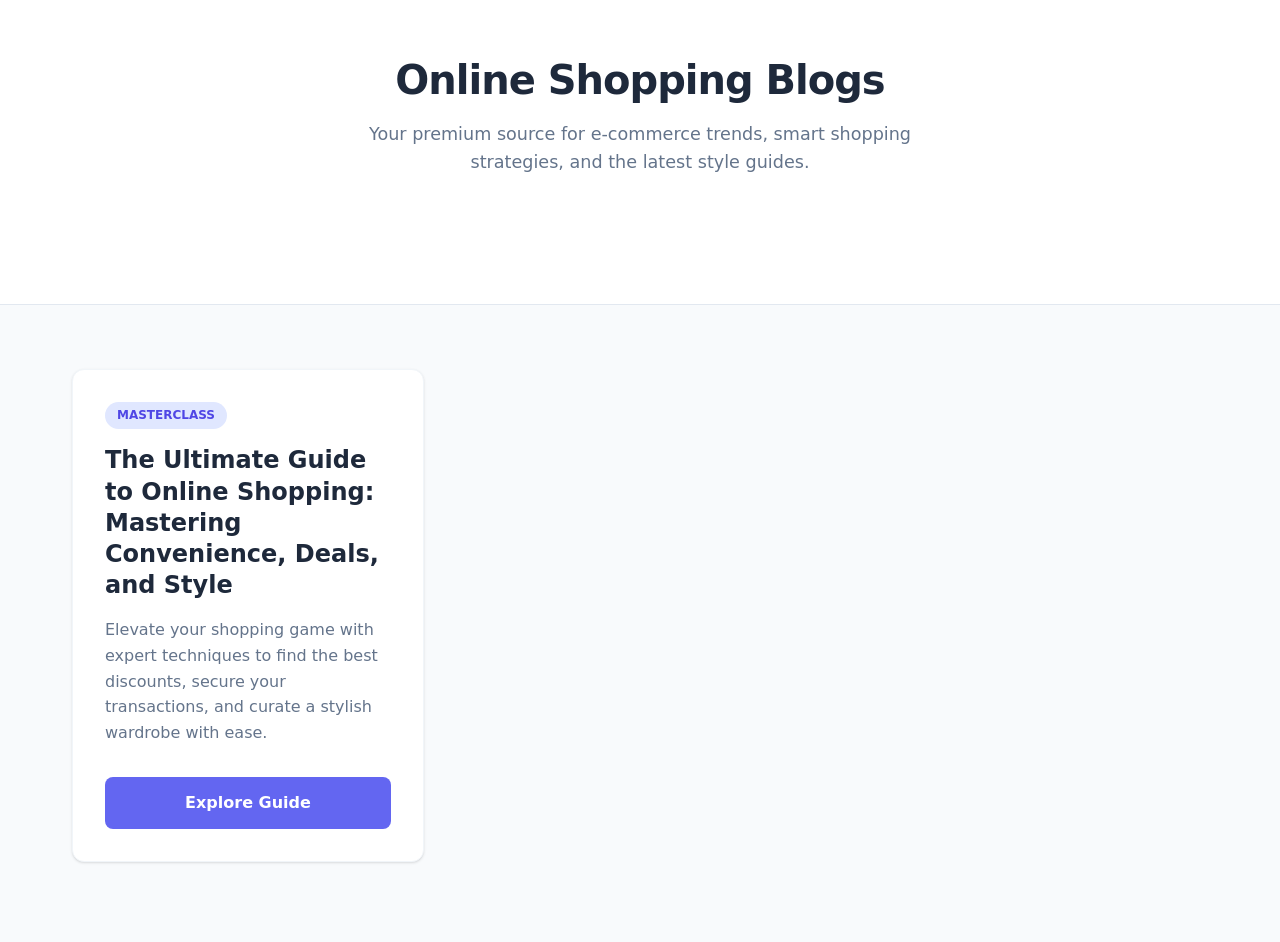
==== blog.html @ 28ea9813 "Add blog.html" ====
<!DOCTYPE html>
<html lang="en">
<head>
    <meta charset="UTF-8">
    <meta name="viewport" content="width=device-width, initial-scale=1.0">
    <title>Online Shopping Insights | Modern E-Commerce Blog Dashboard</title>
    <meta name="description" content="Stay ahead in the digital marketplace with our expert online shopping blogs. Discover the best deals, convenience tips, and style guides.">
    <style>
        :root {
            --primary-color: #6366f1;
            --primary-dark: #4f46e5;
            --bg-main: #f8fafc;
            --bg-card: #ffffff;
            --text-title: #1e293b;
            --text-body: #64748b;
            --shadow-sm: 0 1px 3px 0 rgb(0 0 0 / 0.1), 0 1px 2px -1px rgb(0 0 0 / 0.1);
            --shadow-md: 0 10px 15px -3px rgb(0 0 0 / 0.1), 0 4px 6px -4px rgb(0 0 0 / 0.1);
            --radius: 12px;
            --transition: all 0.3s cubic-bezier(0.4, 0, 0.2, 1);
        }

        * {
            margin: 0;
            padding: 0;
            box-sizing: border-box;
            font-family: 'Inter', system-ui, -apple-system, sans-serif;
        }

        body {
            background-color: var(--bg-main);
            color: var(--text-body);
            line-height: 1.6;
        }

        .header {
            background: var(--bg-card);
            padding: 3rem 1rem;
            text-align: center;
            border-bottom: 1px solid #e2e8f0;
            margin-bottom: 4rem;
        }

        .header h1 {
            color: var(--text-title);
            font-size: 2.5rem;
            font-weight: 800;
            letter-spacing: -0.025em;
            margin-bottom: 0.5rem;
        }

        .header p {
            max-width: 600px;
            margin: 0 auto;
            color: var(--text-body);
            font-size: 1.1rem;
        }

        .container {
            max-width: 1200px;
            margin: 0 auto;
            padding: 0 2rem 5rem;
        }

        .blog-grid {
            display: grid;
            grid-template-columns: repeat(auto-fill, minmax(350px, 1fr));
            gap: 2.5rem;
        }

        .blog-card {
            background: var(--bg-card);
            border-radius: var(--radius);
            overflow: hidden;
            box-shadow: var(--shadow-sm);
            transition: var(--transition);
            border: 1px solid #f1f5f9;
            display: flex;
            flex-direction: column;
            position: relative;
            top: 0;
        }

        .blog-card:hover {
            top: -8px;
            box-shadow: var(--shadow-md);
            border-color: var(--primary-color);
        }

        .card-body {
            padding: 2rem;
            display: flex;
            flex-direction: column;
            flex-grow: 1;
        }

        .card-tag {
            display: inline-block;
            background: #e0e7ff;
            color: var(--primary-dark);
            font-size: 0.75rem;
            font-weight: 700;
            padding: 0.25rem 0.75rem;
            border-radius: 9999px;
            text-transform: uppercase;
            margin-bottom: 1rem;
            width: fit-content;
        }

        .blog-card h2 {
            color: var(--text-title);
            font-size: 1.5rem;
            font-weight: 700;
            margin-bottom: 1rem;
            line-height: 1.3;
            transition: var(--transition);
        }

        .blog-card:hover h2 {
            color: var(--primary-dark);
        }

        .blog-card p {
            margin-bottom: 2rem;
            font-size: 1rem;
            flex-grow: 1;
        }

        .btn {
            display: inline-flex;
            align-items: center;
            justify-content: center;
            background: var(--primary-color);
            color: #ffffff;
            text-decoration: none;
            padding: 0.8rem 1.5rem;
            border-radius: 8px;
            font-weight: 600;
            transition: var(--transition);
            border: none;
            cursor: pointer;
        }

        .btn:hover {
            background: var(--primary-dark);
            transform: scale(1.02);
        }

        .btn:active {
            transform: scale(0.98);
        }

        @media (max-width: 768px) {
            .header h1 { font-size: 2rem; }
            .blog-grid { grid-template-columns: 1fr; }
            .container { padding: 0 1.5rem 3rem; }
        }
    </style>
</head>
<body>

    <header class="header">
        <div class="container">
            <h1>Online Shopping Blogs</h1>
            <p>Your premium source for e-commerce trends, smart shopping strategies, and the latest style guides.</p>
        </div>
    </header>

    <main class="container">
        <div class="blog-grid" id="dashboard-grid">
            <!-- Blog Item -->
            <article class="blog-card">
                <div class="card-body">
                    <span class="card-tag">Masterclass</span>
                    <h2>The Ultimate Guide to Online Shopping: Mastering Convenience, Deals, and Style</h2>
                    <p>Elevate your shopping game with expert techniques to find the best discounts, secure your transactions, and curate a stylish wardrobe with ease.</p>
                    <a href="blogs/ultimate-online-shopping-guide.html" class="btn">Explore Guide</a>
                </div>
            </article>
        </div>
    </main>

    <script>
        document.addEventListener('DOMContentLoaded', () => {
            const cards = document.querySelectorAll('.blog-card');
            
            cards.forEach(card => {
                // Visual feedback on click for the whole card
                card.addEventListener('mousedown', () => {
                    card.style.transform = 'translateY(-4px) scale(0.99)';
                });
                
                card.addEventListener('mouseup', () => {
                    card.style.transform = 'translateY(-8px) scale(1)';
                });

                // Support card-wide navigation
                card.addEventListener('click', (e) => {
                    if (e.target.tagName !== 'A') {
                        const link = card.querySelector('.btn').href;
                        window.location.href = link;
                    }
                });
            });
        });
    </script>
</body>
</html>
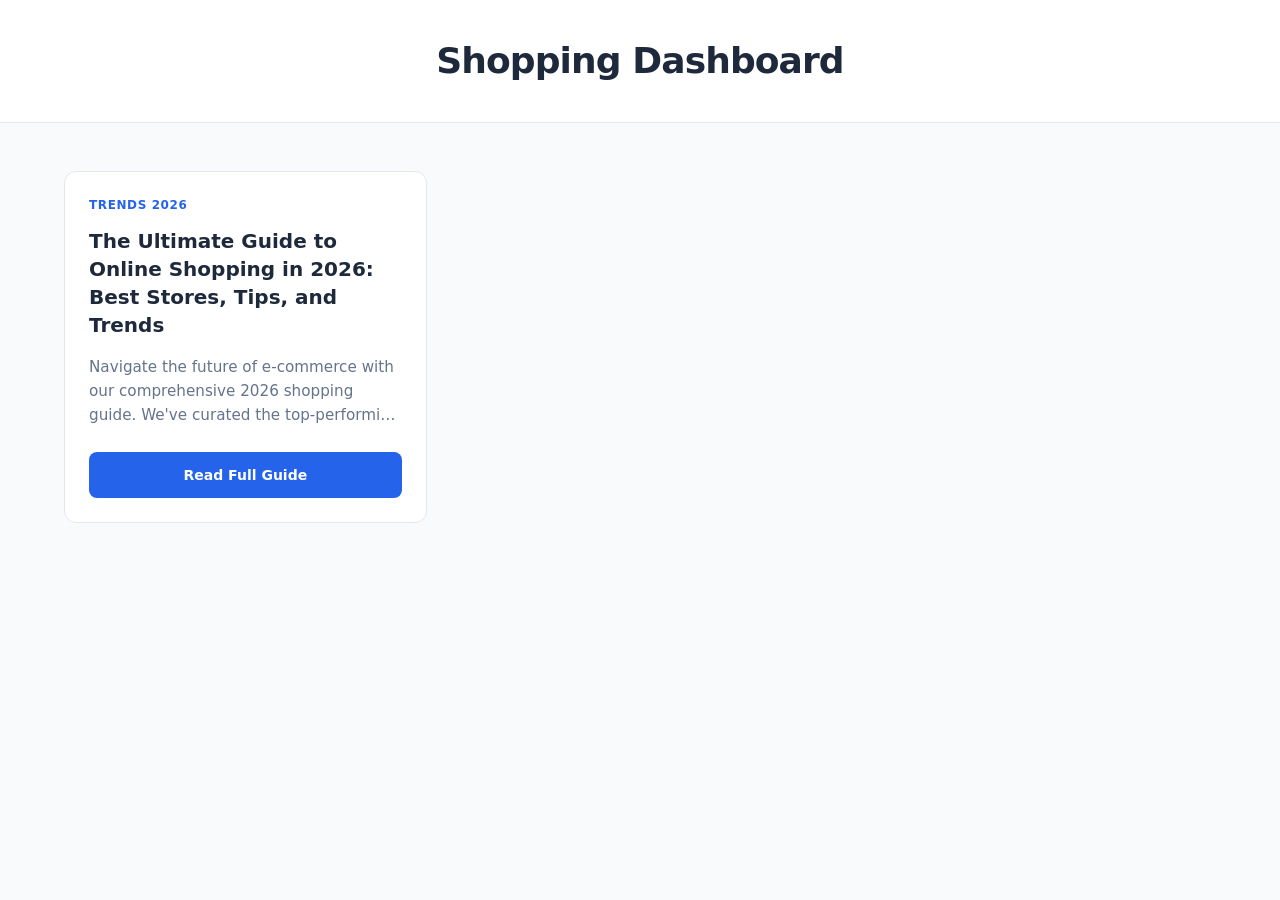
==== commit 95b78fbd: "Add blog.html" ====
--- a/blog.html
+++ b/blog.html
@@ -3,19 +3,19 @@
 <head>
     <meta charset="UTF-8">
     <meta name="viewport" content="width=device-width, initial-scale=1.0">
-    <title>Online Shopping Insights | Modern E-Commerce Blog Dashboard</title>
-    <meta name="description" content="Stay ahead in the digital marketplace with our expert online shopping blogs. Discover the best deals, convenience tips, and style guides.">
+    <meta name="description" content="Explore the most comprehensive guide to online shopping in 2026. Discover the latest stores, expert tips, and upcoming trends in the digital marketplace.">
+    <title>Online Shopping Insights 2026 | Expert Blogs & Trends</title>
     <style>
         :root {
-            --primary-color: #6366f1;
-            --primary-dark: #4f46e5;
-            --bg-main: #f8fafc;
-            --bg-card: #ffffff;
-            --text-title: #1e293b;
-            --text-body: #64748b;
-            --shadow-sm: 0 1px 3px 0 rgb(0 0 0 / 0.1), 0 1px 2px -1px rgb(0 0 0 / 0.1);
-            --shadow-md: 0 10px 15px -3px rgb(0 0 0 / 0.1), 0 4px 6px -4px rgb(0 0 0 / 0.1);
-            --radius: 12px;
+            --primary: #2563eb;
+            --primary-dark: #1d4ed8;
+            --bg: #f8fafc;
+            --card-bg: #ffffff;
+            --text-main: #1e293b;
+            --text-muted: #64748b;
+            --border: #e2e8f0;
+            --shadow: 0 4px 6px -1px rgb(0 0 0 / 0.1), 0 2px 4px -2px rgb(0 0 0 / 0.1);
+            --shadow-hover: 0 10px 15px -3px rgb(0 0 0 / 0.1), 0 4px 6px -4px rgb(0 0 0 / 0.1);
             --transition: all 0.3s cubic-bezier(0.4, 0, 0.2, 1);
         }
 
@@ -23,157 +23,155 @@
             margin: 0;
             padding: 0;
             box-sizing: border-box;
+        }
+
+        body {
             font-family: 'Inter', system-ui, -apple-system, sans-serif;
-        }
-
-        body {
-            background-color: var(--bg-main);
-            color: var(--text-body);
+            background-color: var(--bg);
+            color: var(--text-main);
             line-height: 1.6;
-        }
-
-        .header {
-            background: var(--bg-card);
-            padding: 3rem 1rem;
+            padding-bottom: 4rem;
+        }
+
+        header {
+            background: white;
+            border-bottom: 1px solid var(--border);
+            padding: 2rem 1rem;
             text-align: center;
-            border-bottom: 1px solid #e2e8f0;
-            margin-bottom: 4rem;
-        }
-
-        .header h1 {
-            color: var(--text-title);
-            font-size: 2.5rem;
+            margin-bottom: 3rem;
+            position: sticky;
+            top: 0;
+            z-index: 10;
+        }
+
+        header h1 {
+            font-size: 2.25rem;
             font-weight: 800;
+            color: var(--text-main);
             letter-spacing: -0.025em;
-            margin-bottom: 0.5rem;
-        }
-
-        .header p {
-            max-width: 600px;
-            margin: 0 auto;
-            color: var(--text-body);
-            font-size: 1.1rem;
         }
 
         .container {
             max-width: 1200px;
             margin: 0 auto;
-            padding: 0 2rem 5rem;
+            padding: 0 1.5rem;
         }
 
         .blog-grid {
             display: grid;
             grid-template-columns: repeat(auto-fill, minmax(350px, 1fr));
-            gap: 2.5rem;
+            gap: 2rem;
         }
 
         .blog-card {
-            background: var(--bg-card);
-            border-radius: var(--radius);
+            background: var(--card-bg);
+            border-radius: 12px;
+            border: 1px solid var(--border);
             overflow: hidden;
-            box-shadow: var(--shadow-sm);
             transition: var(--transition);
-            border: 1px solid #f1f5f9;
             display: flex;
             flex-direction: column;
-            position: relative;
-            top: 0;
+            cursor: pointer;
         }
 
         .blog-card:hover {
-            top: -8px;
-            box-shadow: var(--shadow-md);
-            border-color: var(--primary-color);
-        }
-
-        .card-body {
-            padding: 2rem;
+            transform: translateY(-8px);
+            box-shadow: var(--shadow-hover);
+            border-color: var(--primary);
+        }
+
+        .card-content {
+            padding: 1.5rem;
+            flex-grow: 1;
             display: flex;
             flex-direction: column;
-            flex-grow: 1;
-        }
-
-        .card-tag {
-            display: inline-block;
-            background: #e0e7ff;
-            color: var(--primary-dark);
+        }
+
+        .card-category {
+            text-transform: uppercase;
             font-size: 0.75rem;
             font-weight: 700;
-            padding: 0.25rem 0.75rem;
-            border-radius: 9999px;
-            text-transform: uppercase;
-            margin-bottom: 1rem;
-            width: fit-content;
-        }
-
-        .blog-card h2 {
-            color: var(--text-title);
-            font-size: 1.5rem;
+            color: var(--primary);
+            margin-bottom: 0.75rem;
+            letter-spacing: 0.05em;
+        }
+
+        .card-title {
+            font-size: 1.25rem;
             font-weight: 700;
             margin-bottom: 1rem;
-            line-height: 1.3;
-            transition: var(--transition);
-        }
-
-        .blog-card:hover h2 {
-            color: var(--primary-dark);
-        }
-
-        .blog-card p {
-            margin-bottom: 2rem;
-            font-size: 1rem;
-            flex-grow: 1;
+            line-height: 1.4;
+            color: var(--text-main);
+        }
+
+        .card-description {
+            color: var(--text-muted);
+            font-size: 0.95rem;
+            margin-bottom: 1.5rem;
+            display: -webkit-box;
+            -webkit-line-clamp: 3;
+            -webkit-box-orient: vertical;
+            overflow: hidden;
+        }
+
+        .card-footer {
+            margin-top: auto;
         }
 
         .btn {
-            display: inline-flex;
-            align-items: center;
-            justify-content: center;
-            background: var(--primary-color);
-            color: #ffffff;
+            display: inline-block;
+            background-color: var(--primary);
+            color: white;
+            padding: 0.75rem 1.5rem;
+            border-radius: 8px;
             text-decoration: none;
-            padding: 0.8rem 1.5rem;
-            border-radius: 8px;
             font-weight: 600;
+            font-size: 0.875rem;
             transition: var(--transition);
             border: none;
-            cursor: pointer;
+            width: 100%;
+            text-align: center;
         }
 
         .btn:hover {
-            background: var(--primary-dark);
-            transform: scale(1.02);
+            background-color: var(--primary-dark);
         }
 
         .btn:active {
             transform: scale(0.98);
         }
 
-        @media (max-width: 768px) {
-            .header h1 { font-size: 2rem; }
-            .blog-grid { grid-template-columns: 1fr; }
-            .container { padding: 0 1.5rem 3rem; }
+        @media (max-width: 640px) {
+            .blog-grid {
+                grid-template-columns: 1fr;
+            }
+            header h1 {
+                font-size: 1.75rem;
+            }
         }
     </style>
 </head>
 <body>
 
-    <header class="header">
+    <header>
         <div class="container">
-            <h1>Online Shopping Blogs</h1>
-            <p>Your premium source for e-commerce trends, smart shopping strategies, and the latest style guides.</p>
+            <h1>Shopping Dashboard</h1>
         </div>
     </header>
 
     <main class="container">
-        <div class="blog-grid" id="dashboard-grid">
-            <!-- Blog Item -->
+        <div class="blog-grid" id="blogGrid">
+            <!-- Blog Card -->
             <article class="blog-card">
-                <div class="card-body">
-                    <span class="card-tag">Masterclass</span>
-                    <h2>The Ultimate Guide to Online Shopping: Mastering Convenience, Deals, and Style</h2>
-                    <p>Elevate your shopping game with expert techniques to find the best discounts, secure your transactions, and curate a stylish wardrobe with ease.</p>
-                    <a href="blogs/ultimate-online-shopping-guide.html" class="btn">Explore Guide</a>
+                <div class="card-content">
+                    <span class="card-category">Trends 2026</span>
+                    <h2 class="card-title">The Ultimate Guide to Online Shopping in 2026: Best Stores, Tips, and Trends</h2>
+                    <p class="card-description">
+                        Navigate the future of e-commerce with our comprehensive 2026 shopping guide. We've curated the top-performing stores, essential budget-saving hacks, and the tech-driven trends redefining how you shop online.
+                    </p>
+                    <div class="card-footer">
+                        <a href="blogs/online-shopping-guide-2026.html" class="btn interactive-btn">Read Full Guide</a>
+                    </div>
                 </div>
             </article>
         </div>
@@ -181,24 +179,37 @@
 
     <script>
         document.addEventListener('DOMContentLoaded', () => {
-            const cards = document.querySelectorAll('.blog-card');
+            const buttons = document.querySelectorAll('.interactive-btn');
             
-            cards.forEach(card => {
-                // Visual feedback on click for the whole card
-                card.addEventListener('mousedown', () => {
-                    card.style.transform = 'translateY(-4px) scale(0.99)';
+            buttons.forEach(btn => {
+                btn.addEventListener('click', function(e) {
+                    // Simple visual click effect interaction
+                    const ripple = document.createElement('span');
+                    ripple.innerText = 'Redirecting...';
+                    ripple.style.position = 'fixed';
+                    ripple.style.bottom = '20px';
+                    ripple.style.right = '20px';
+                    ripple.style.background = '#333';
+                    ripple.style.color = '#fff';
+                    ripple.style.padding = '10px 20px';
+                    ripple.style.borderRadius = '5px';
+                    ripple.style.fontSize = '12px';
+                    ripple.style.zIndex = '1000';
+                    
+                    document.body.appendChild(ripple);
+                    
+                    setTimeout(() => {
+                        ripple.remove();
+                    }, 2000);
+                });
+
+                // Add a hover scale effect via JS for extra polish
+                btn.addEventListener('mouseenter', () => {
+                    btn.style.boxShadow = '0 0 15px rgba(37, 99, 235, 0.4)';
                 });
                 
-                card.addEventListener('mouseup', () => {
-                    card.style.transform = 'translateY(-8px) scale(1)';
-                });
-
-                // Support card-wide navigation
-                card.addEventListener('click', (e) => {
-                    if (e.target.tagName !== 'A') {
-                        const link = card.querySelector('.btn').href;
-                        window.location.href = link;
-                    }
+                btn.addEventListener('mouseleave', () => {
+                    btn.style.boxShadow = 'none';
                 });
             });
         });
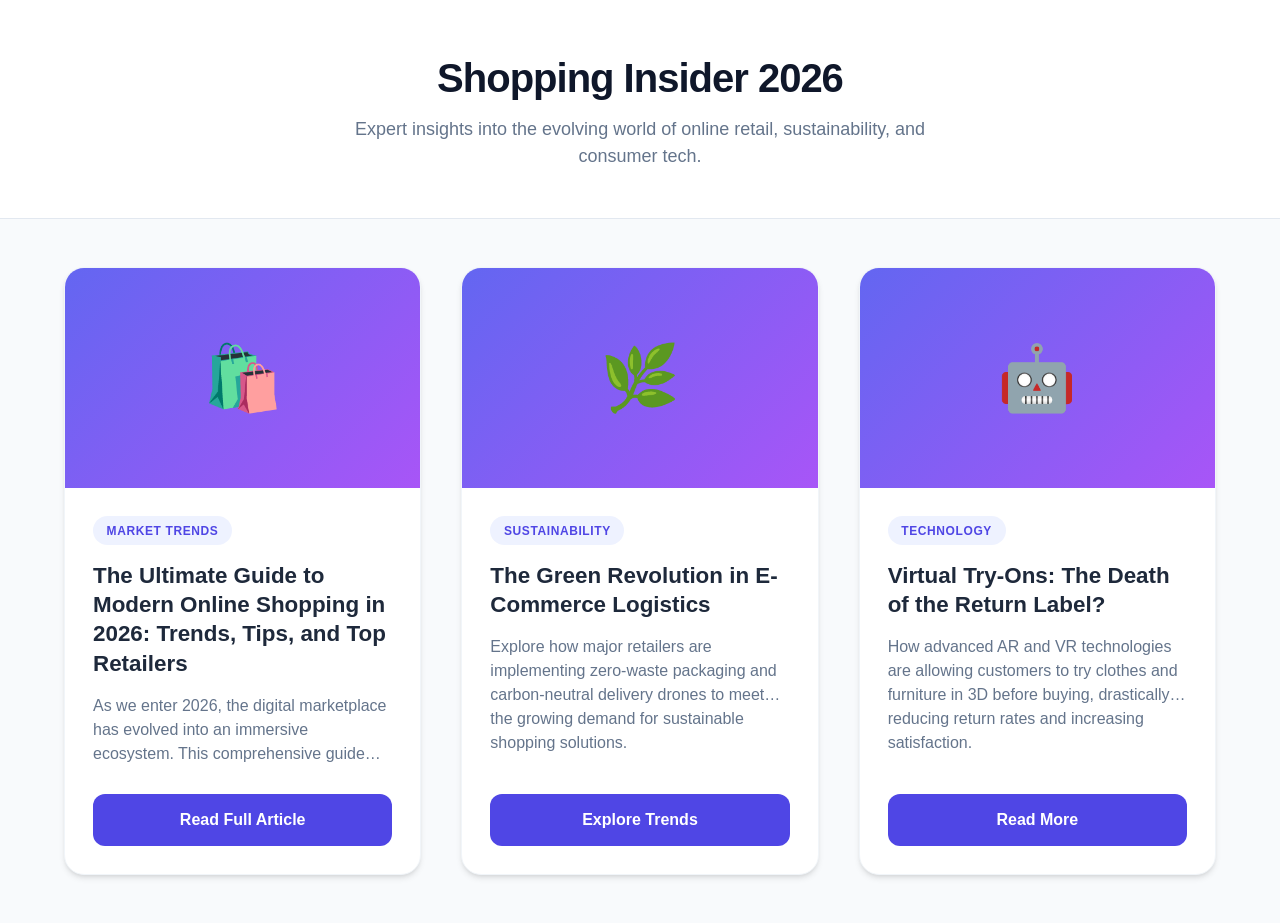
==== commit 16578a30: "Add blog.html" ====
--- a/blog.html
+++ b/blog.html
@@ -3,19 +3,18 @@
 <head>
     <meta charset="UTF-8">
     <meta name="viewport" content="width=device-width, initial-scale=1.0">
-    <meta name="description" content="Explore the most comprehensive guide to online shopping in 2026. Discover the latest stores, expert tips, and upcoming trends in the digital marketplace.">
-    <title>Online Shopping Insights 2026 | Expert Blogs & Trends</title>
+    <title>Modern Online Shopping Trends 2026 | Blog Dashboard</title>
+    <meta name="description" content="Discover the latest trends, tips, and top retailers in modern online shopping for 2026. Stay ahead with our comprehensive guides.">
     <style>
         :root {
-            --primary: #2563eb;
-            --primary-dark: #1d4ed8;
+            --primary: #4f46e5;
+            --primary-hover: #4338ca;
             --bg: #f8fafc;
             --card-bg: #ffffff;
             --text-main: #1e293b;
             --text-muted: #64748b;
-            --border: #e2e8f0;
             --shadow: 0 4px 6px -1px rgb(0 0 0 / 0.1), 0 2px 4px -2px rgb(0 0 0 / 0.1);
-            --shadow-hover: 0 10px 15px -3px rgb(0 0 0 / 0.1), 0 4px 6px -4px rgb(0 0 0 / 0.1);
+            --shadow-hover: 0 20px 25px -5px rgb(0 0 0 / 0.1), 0 8px 10px -6px rgb(0 0 0 / 0.1);
             --transition: all 0.3s cubic-bezier(0.4, 0, 0.2, 1);
         }
 
@@ -23,32 +22,37 @@
             margin: 0;
             padding: 0;
             box-sizing: border-box;
+            font-family: 'Inter', -apple-system, BlinkMacSystemFont, "Segoe UI", Roboto, sans-serif;
         }
 
         body {
-            font-family: 'Inter', system-ui, -apple-system, sans-serif;
             background-color: var(--bg);
             color: var(--text-main);
-            line-height: 1.6;
-            padding-bottom: 4rem;
+            line-height: 1.5;
+            padding-bottom: 3rem;
         }
 
         header {
-            background: white;
-            border-bottom: 1px solid var(--border);
-            padding: 2rem 1rem;
+            background: #ffffff;
+            border-bottom: 1px solid #e2e8f0;
+            padding: 3rem 1rem;
             text-align: center;
             margin-bottom: 3rem;
-            position: sticky;
-            top: 0;
-            z-index: 10;
         }
 
         header h1 {
-            font-size: 2.25rem;
+            font-size: 2.5rem;
             font-weight: 800;
-            color: var(--text-main);
+            color: #0f172a;
             letter-spacing: -0.025em;
+            margin-bottom: 0.5rem;
+        }
+
+        header p {
+            color: var(--text-muted);
+            font-size: 1.125rem;
+            max-width: 600px;
+            margin: 0 auto;
         }
 
         .container {
@@ -59,55 +63,88 @@
 
         .blog-grid {
             display: grid;
-            grid-template-columns: repeat(auto-fill, minmax(350px, 1fr));
-            gap: 2rem;
+            grid-template-columns: repeat(auto-fill, minmax(340px, 1fr));
+            gap: 2.5rem;
+        }
+
+        @media (max-width: 640px) {
+            .blog-grid {
+                grid-template-columns: 1fr;
+            }
         }
 
         .blog-card {
             background: var(--card-bg);
-            border-radius: 12px;
-            border: 1px solid var(--border);
+            border-radius: 1.25rem;
             overflow: hidden;
+            box-shadow: var(--shadow);
             transition: var(--transition);
             display: flex;
             flex-direction: column;
-            cursor: pointer;
+            border: 1px solid #f1f5f9;
+            height: 100%;
         }
 
         .blog-card:hover {
-            transform: translateY(-8px);
+            transform: translateY(-10px);
             box-shadow: var(--shadow-hover);
-            border-color: var(--primary);
+        }
+
+        .card-image {
+            width: 100%;
+            height: 220px;
+            background: linear-gradient(135deg, #6366f1 0%, #a855f7 100%);
+            display: flex;
+            align-items: center;
+            justify-content: center;
+            color: white;
+            font-size: 4rem;
+            transition: var(--transition);
+        }
+
+        .blog-card:hover .card-image {
+            filter: brightness(1.1);
         }
 
         .card-content {
-            padding: 1.5rem;
-            flex-grow: 1;
+            padding: 1.75rem;
             display: flex;
             flex-direction: column;
-        }
-
-        .card-category {
-            text-transform: uppercase;
+            flex-grow: 1;
+        }
+
+        .card-tag {
+            display: inline-block;
+            background: #eef2ff;
+            color: var(--primary);
             font-size: 0.75rem;
             font-weight: 700;
+            padding: 0.35rem 0.85rem;
+            border-radius: 9999px;
+            width: fit-content;
+            margin-bottom: 1rem;
+            text-transform: uppercase;
+            letter-spacing: 0.05em;
+        }
+
+        .card-title {
+            font-size: 1.4rem;
+            font-weight: 800;
+            margin-bottom: 1rem;
+            color: #1e293b;
+            line-height: 1.3;
+            transition: var(--transition);
+        }
+
+        .blog-card:hover .card-title {
             color: var(--primary);
-            margin-bottom: 0.75rem;
-            letter-spacing: 0.05em;
-        }
-
-        .card-title {
-            font-size: 1.25rem;
-            font-weight: 700;
-            margin-bottom: 1rem;
-            line-height: 1.4;
-            color: var(--text-main);
         }
 
         .card-description {
             color: var(--text-muted);
-            font-size: 0.95rem;
-            margin-bottom: 1.5rem;
+            font-size: 1rem;
+            margin-bottom: 1.75rem;
+            flex-grow: 1;
             display: -webkit-box;
             -webkit-line-clamp: 3;
             -webkit-box-orient: vertical;
@@ -122,32 +159,25 @@
             display: inline-block;
             background-color: var(--primary);
             color: white;
-            padding: 0.75rem 1.5rem;
-            border-radius: 8px;
+            padding: 0.875rem 1.5rem;
+            border-radius: 0.75rem;
             text-decoration: none;
             font-weight: 600;
-            font-size: 0.875rem;
-            transition: var(--transition);
+            transition: var(--transition);
+            text-align: center;
+            width: 100%;
             border: none;
-            width: 100%;
-            text-align: center;
+            cursor: pointer;
         }
 
         .btn:hover {
-            background-color: var(--primary-dark);
-        }
-
-        .btn:active {
-            transform: scale(0.98);
-        }
-
-        @media (max-width: 640px) {
-            .blog-grid {
-                grid-template-columns: 1fr;
-            }
-            header h1 {
-                font-size: 1.75rem;
-            }
+            background-color: var(--primary-hover);
+            box-shadow: 0 4px 12px rgba(79, 70, 229, 0.3);
+        }
+
+        /* Smooth transitions for all interactable elements */
+        a, button, .blog-card {
+            transition: var(--transition);
         }
     </style>
 </head>
@@ -155,22 +185,54 @@
 
     <header>
         <div class="container">
-            <h1>Shopping Dashboard</h1>
+            <h1>Shopping Insider 2026</h1>
+            <p>Expert insights into the evolving world of online retail, sustainability, and consumer tech.</p>
         </div>
     </header>
 
     <main class="container">
-        <div class="blog-grid" id="blogGrid">
-            <!-- Blog Card -->
+        <div class="blog-grid" id="blog-grid">
+            <!-- Main Blog Card -->
             <article class="blog-card">
+                <div class="card-image">🛍️</div>
                 <div class="card-content">
-                    <span class="card-category">Trends 2026</span>
-                    <h2 class="card-title">The Ultimate Guide to Online Shopping in 2026: Best Stores, Tips, and Trends</h2>
+                    <span class="card-tag">Market Trends</span>
+                    <h2 class="card-title">The Ultimate Guide to Modern Online Shopping in 2026: Trends, Tips, and Top Retailers</h2>
                     <p class="card-description">
-                        Navigate the future of e-commerce with our comprehensive 2026 shopping guide. We've curated the top-performing stores, essential budget-saving hacks, and the tech-driven trends redefining how you shop online.
+                        As we enter 2026, the digital marketplace has evolved into an immersive ecosystem. This comprehensive guide breaks down the seismic shifts in consumer behavior, the rise of hyper-personalized AI shopping assistants, and the top platforms defining the next era of commerce.
                     </p>
                     <div class="card-footer">
-                        <a href="blogs/online-shopping-guide-2026.html" class="btn interactive-btn">Read Full Guide</a>
+                        <a href="blogs/online-shopping-guide-2026.html" class="btn" id="main-btn">Read Full Article</a>
+                    </div>
+                </div>
+            </article>
+
+            <!-- Second Blog Card -->
+            <article class="blog-card">
+                <div class="card-image">🌿</div>
+                <div class="card-content">
+                    <span class="card-tag">Sustainability</span>
+                    <h2 class="card-title">The Green Revolution in E-Commerce Logistics</h2>
+                    <p class="card-description">
+                        Explore how major retailers are implementing zero-waste packaging and carbon-neutral delivery drones to meet the growing demand for sustainable shopping solutions.
+                    </p>
+                    <div class="card-footer">
+                        <a href="#" class="btn">Explore Trends</a>
+                    </div>
+                </div>
+            </article>
+
+            <!-- Third Blog Card -->
+            <article class="blog-card">
+                <div class="card-image">🤖</div>
+                <div class="card-content">
+                    <span class="card-tag">Technology</span>
+                    <h2 class="card-title">Virtual Try-Ons: The Death of the Return Label?</h2>
+                    <p class="card-description">
+                        How advanced AR and VR technologies are allowing customers to try clothes and furniture in 3D before buying, drastically reducing return rates and increasing satisfaction.
+                    </p>
+                    <div class="card-footer">
+                        <a href="#" class="btn">Read More</a>
                     </div>
                 </div>
             </article>
@@ -178,38 +240,30 @@
     </main>
 
     <script>
+        // Interactive effects
         document.addEventListener('DOMContentLoaded', () => {
-            const buttons = document.querySelectorAll('.interactive-btn');
+            const cards = document.querySelectorAll('.blog-card');
             
-            buttons.forEach(btn => {
-                btn.addEventListener('click', function(e) {
-                    // Simple visual click effect interaction
-                    const ripple = document.createElement('span');
-                    ripple.innerText = 'Redirecting...';
-                    ripple.style.position = 'fixed';
-                    ripple.style.bottom = '20px';
-                    ripple.style.right = '20px';
-                    ripple.style.background = '#333';
-                    ripple.style.color = '#fff';
-                    ripple.style.padding = '10px 20px';
-                    ripple.style.borderRadius = '5px';
-                    ripple.style.fontSize = '12px';
-                    ripple.style.zIndex = '1000';
-                    
-                    document.body.appendChild(ripple);
-                    
-                    setTimeout(() => {
-                        ripple.remove();
-                    }, 2000);
+            cards.forEach(card => {
+                // Add a scale effect on click
+                card.addEventListener('mousedown', () => {
+                    card.style.transform = 'scale(0.98) translateY(-5px)';
                 });
 
-                // Add a hover scale effect via JS for extra polish
-                btn.addEventListener('mouseenter', () => {
-                    btn.style.boxShadow = '0 0 15px rgba(37, 99, 235, 0.4)';
+                card.addEventListener('mouseup', () => {
+                    card.style.transform = 'translateY(-10px)';
                 });
-                
-                btn.addEventListener('mouseleave', () => {
-                    btn.style.boxShadow = 'none';
+
+                // Button click feedback
+                const btn = card.querySelector('.btn');
+                btn.addEventListener('click', (e) => {
+                    if(btn.getAttribute('href') === '#') {
+                        e.preventDefault();
+                        btn.innerText = 'Coming Soon...';
+                        setTimeout(() => {
+                            btn.innerText = 'Read More';
+                        }, 1000);
+                    }
                 });
             });
         });
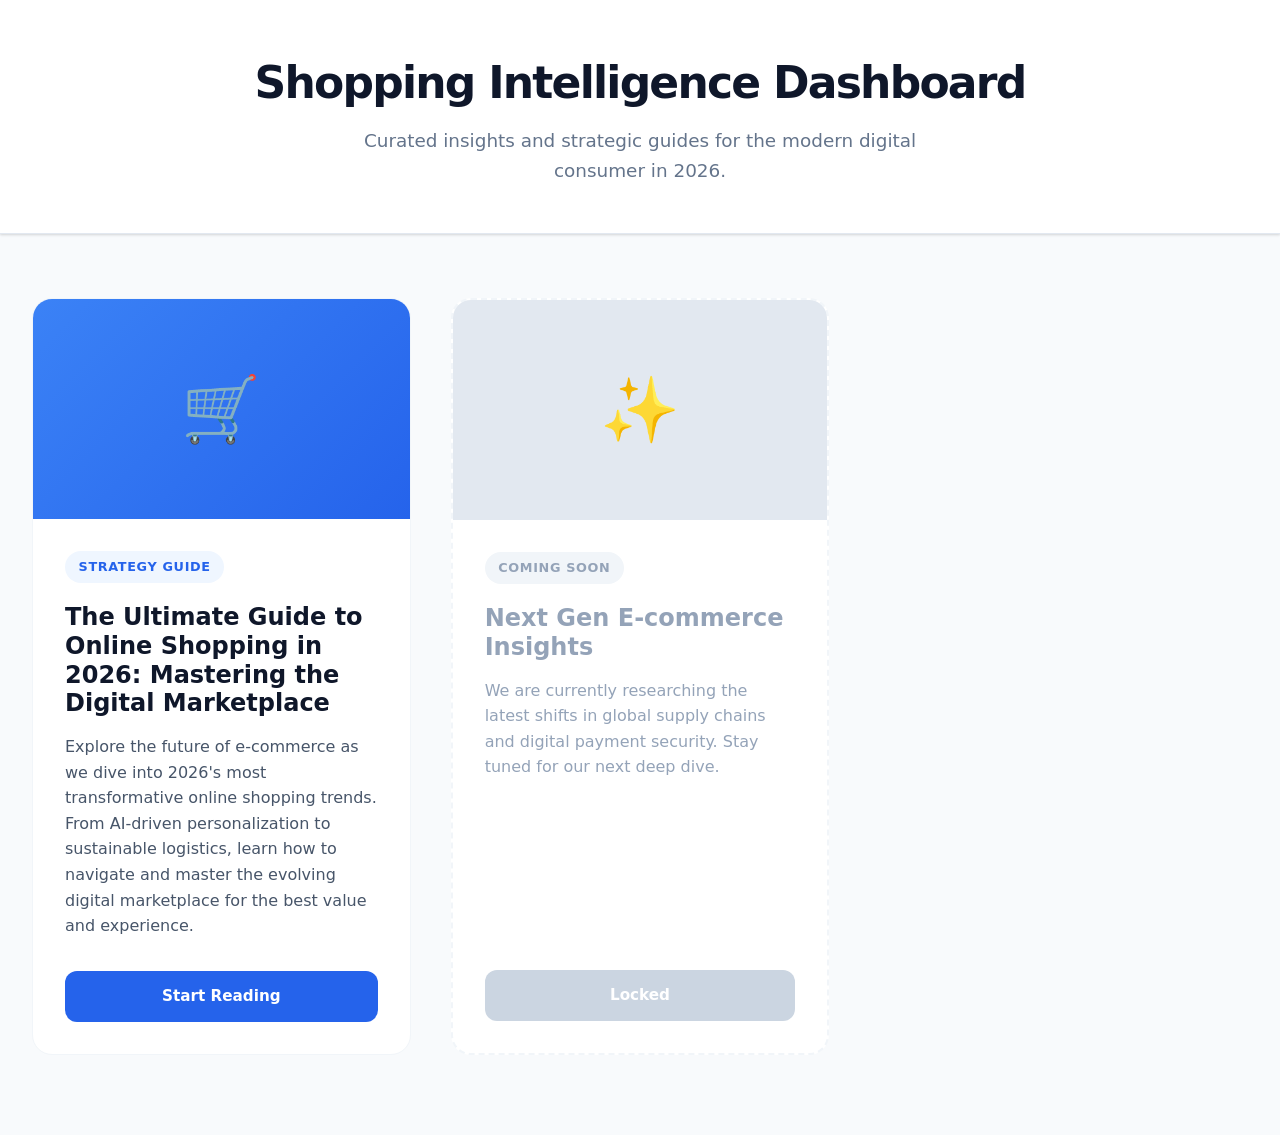
==== commit 4869b893: "Add blog.html" ====
--- a/blog.html
+++ b/blog.html
@@ -3,97 +3,94 @@
 <head>
     <meta charset="UTF-8">
     <meta name="viewport" content="width=device-width, initial-scale=1.0">
-    <title>Modern Online Shopping Trends 2026 | Blog Dashboard</title>
-    <meta name="description" content="Discover the latest trends, tips, and top retailers in modern online shopping for 2026. Stay ahead with our comprehensive guides.">
+    <title>Online Shopping Blog Dashboard | E-commerce Insights 2026</title>
+    <meta name="description" content="Stay ahead with the latest online shopping trends, guides, and tips for the digital marketplace in 2026. Explore our comprehensive blog dashboard for e-commerce insights.">
     <style>
         :root {
-            --primary: #4f46e5;
-            --primary-hover: #4338ca;
+            --primary: #2563eb;
+            --primary-dark: #1e40af;
+            --secondary: #64748b;
             --bg: #f8fafc;
             --card-bg: #ffffff;
-            --text-main: #1e293b;
-            --text-muted: #64748b;
-            --shadow: 0 4px 6px -1px rgb(0 0 0 / 0.1), 0 2px 4px -2px rgb(0 0 0 / 0.1);
-            --shadow-hover: 0 20px 25px -5px rgb(0 0 0 / 0.1), 0 8px 10px -6px rgb(0 0 0 / 0.1);
+            --text-main: #0f172a;
+            --text-muted: #475569;
             --transition: all 0.3s cubic-bezier(0.4, 0, 0.2, 1);
+            --shadow-sm: 0 1px 3px 0 rgba(0, 0, 0, 0.1), 0 1px 2px 0 rgba(0, 0, 0, 0.06);
+            --shadow-lg: 0 20px 25px -5px rgba(0, 0, 0, 0.1), 0 10px 10px -5px rgba(0, 0, 0, 0.04);
         }
 
         * {
             margin: 0;
             padding: 0;
             box-sizing: border-box;
-            font-family: 'Inter', -apple-system, BlinkMacSystemFont, "Segoe UI", Roboto, sans-serif;
         }
 
         body {
+            font-family: 'Inter', system-ui, -apple-system, BlinkMacSystemFont, 'Segoe UI', Roboto, Oxygen, Ubuntu, Cantarell, 'Open Sans', 'Helvetica Neue', sans-serif;
             background-color: var(--bg);
             color: var(--text-main);
-            line-height: 1.5;
-            padding-bottom: 3rem;
+            line-height: 1.6;
+            padding-bottom: 5rem;
         }
 
         header {
-            background: #ffffff;
+            background-color: var(--card-bg);
             border-bottom: 1px solid #e2e8f0;
             padding: 3rem 1rem;
             text-align: center;
-            margin-bottom: 3rem;
+            margin-bottom: 4rem;
+            box-shadow: var(--shadow-sm);
         }
 
         header h1 {
-            font-size: 2.5rem;
+            font-size: 2.75rem;
             font-weight: 800;
-            color: #0f172a;
-            letter-spacing: -0.025em;
+            color: var(--text-main);
+            letter-spacing: -0.04em;
             margin-bottom: 0.5rem;
         }
 
         header p {
-            color: var(--text-muted);
-            font-size: 1.125rem;
+            color: var(--secondary);
+            font-size: 1.15rem;
             max-width: 600px;
             margin: 0 auto;
         }
 
         .container {
-            max-width: 1200px;
+            max-width: 1280px;
             margin: 0 auto;
-            padding: 0 1.5rem;
+            padding: 0 2rem;
         }
 
         .blog-grid {
             display: grid;
-            grid-template-columns: repeat(auto-fill, minmax(340px, 1fr));
+            grid-template-columns: repeat(auto-fill, minmax(360px, 1fr));
             gap: 2.5rem;
         }
 
-        @media (max-width: 640px) {
-            .blog-grid {
-                grid-template-columns: 1fr;
-            }
-        }
-
         .blog-card {
-            background: var(--card-bg);
+            background-color: var(--card-bg);
             border-radius: 1.25rem;
             overflow: hidden;
-            box-shadow: var(--shadow);
+            border: 1px solid #f1f5f9;
             transition: var(--transition);
             display: flex;
             flex-direction: column;
-            border: 1px solid #f1f5f9;
-            height: 100%;
+            cursor: pointer;
+            position: relative;
         }
 
         .blog-card:hover {
             transform: translateY(-10px);
-            box-shadow: var(--shadow-hover);
-        }
-
-        .card-image {
+            box-shadow: var(--shadow-lg);
+            border-color: #d1e9ff;
+        }
+
+        .card-image-placeholder {
             width: 100%;
             height: 220px;
-            background: linear-gradient(135deg, #6366f1 0%, #a855f7 100%);
+            background: linear-gradient(135deg, #3b82f6 0%, #2563eb 100%);
             display: flex;
             align-items: center;
             justify-content: center;
@@ -102,12 +99,12 @@
             transition: var(--transition);
         }
 
-        .blog-card:hover .card-image {
-            filter: brightness(1.1);
+        .blog-card:hover .card-image-placeholder {
+            background: linear-gradient(135deg, #2563eb 0%, #1e40af 100%);
         }
 
         .card-content {
-            padding: 1.75rem;
+            padding: 2rem;
             display: flex;
             flex-direction: column;
             flex-grow: 1;
@@ -115,25 +112,25 @@
 
         .card-tag {
             display: inline-block;
-            background: #eef2ff;
+            background-color: #eff6ff;
             color: var(--primary);
-            font-size: 0.75rem;
+            font-size: 0.8rem;
             font-weight: 700;
             padding: 0.35rem 0.85rem;
-            border-radius: 9999px;
+            border-radius: 2rem;
+            margin-bottom: 1.25rem;
             width: fit-content;
-            margin-bottom: 1rem;
             text-transform: uppercase;
             letter-spacing: 0.05em;
         }
 
         .card-title {
-            font-size: 1.4rem;
+            font-size: 1.5rem;
             font-weight: 800;
+            line-height: 1.2;
             margin-bottom: 1rem;
-            color: #1e293b;
-            line-height: 1.3;
-            transition: var(--transition);
+            color: var(--text-main);
+            transition: color 0.2s ease;
         }
 
         .blog-card:hover .card-title {
@@ -143,41 +140,42 @@
         .card-description {
             color: var(--text-muted);
             font-size: 1rem;
-            margin-bottom: 1.75rem;
+            margin-bottom: 2rem;
             flex-grow: 1;
-            display: -webkit-box;
-            -webkit-line-clamp: 3;
-            -webkit-box-orient: vertical;
-            overflow: hidden;
-        }
-
-        .card-footer {
-            margin-top: auto;
-        }
-
-        .btn {
+        }
+
+        .card-btn {
             display: inline-block;
             background-color: var(--primary);
             color: white;
-            padding: 0.875rem 1.5rem;
+            text-decoration: none;
+            padding: 0.85rem 1.75rem;
             border-radius: 0.75rem;
-            text-decoration: none;
             font-weight: 600;
+            text-align: center;
             transition: var(--transition);
-            text-align: center;
-            width: 100%;
             border: none;
-            cursor: pointer;
-        }
-
-        .btn:hover {
-            background-color: var(--primary-hover);
-            box-shadow: 0 4px 12px rgba(79, 70, 229, 0.3);
-        }
-
-        /* Smooth transitions for all interactable elements */
-        a, button, .blog-card {
-            transition: var(--transition);
+            font-size: 0.95rem;
+        }
+
+        .card-btn:hover {
+            background-color: var(--primary-dark);
+            box-shadow: 0 4px 12px rgba(37, 99, 235, 0.25);
+        }
+
+        @media (max-width: 768px) {
+            header {
+                padding: 2rem 1rem;
+            }
+            header h1 {
+                font-size: 2rem;
+            }
+            .blog-grid {
+                grid-template-columns: 1fr;
+            }
+            .container {
+                padding: 0 1.5rem;
+            }
         }
     </style>
 </head>
@@ -185,86 +183,68 @@
 
     <header>
         <div class="container">
-            <h1>Shopping Insider 2026</h1>
-            <p>Expert insights into the evolving world of online retail, sustainability, and consumer tech.</p>
+            <h1>Shopping Intelligence Dashboard</h1>
+            <p>Curated insights and strategic guides for the modern digital consumer in 2026.</p>
         </div>
     </header>
 
     <main class="container">
-        <div class="blog-grid" id="blog-grid">
-            <!-- Main Blog Card -->
-            <article class="blog-card">
-                <div class="card-image">🛍️</div>
+        <div class="blog-grid" id="blogGrid">
+            <!-- Blog Card: Mastering Online Shopping 2026 -->
+            <article class="blog-card" id="mainPost">
+                <div class="card-image-placeholder">🛒</div>
                 <div class="card-content">
-                    <span class="card-tag">Market Trends</span>
-                    <h2 class="card-title">The Ultimate Guide to Modern Online Shopping in 2026: Trends, Tips, and Top Retailers</h2>
+                    <span class="card-tag">Strategy Guide</span>
+                    <h2 class="card-title">The Ultimate Guide to Online Shopping in 2026: Mastering the Digital Marketplace</h2>
                     <p class="card-description">
-                        As we enter 2026, the digital marketplace has evolved into an immersive ecosystem. This comprehensive guide breaks down the seismic shifts in consumer behavior, the rise of hyper-personalized AI shopping assistants, and the top platforms defining the next era of commerce.
+                        Explore the future of e-commerce as we dive into 2026's most transformative online shopping trends. From AI-driven personalization to sustainable logistics, learn how to navigate and master the evolving digital marketplace for the best value and experience.
                     </p>
-                    <div class="card-footer">
-                        <a href="blogs/online-shopping-guide-2026.html" class="btn" id="main-btn">Read Full Article</a>
-                    </div>
+                    <a href="blogs/mastering-online-shopping-2026.html" class="card-btn">Start Reading</a>
                 </div>
             </article>
 
-            <!-- Second Blog Card -->
-            <article class="blog-card">
-                <div class="card-image">🌿</div>
+            <!-- Empty state mockup for future blogs -->
+            <article class="blog-card" style="opacity: 0.6; border-style: dashed; border-width: 2px;">
+                <div class="card-image-placeholder" style="background: #e2e8f0; color: #94a3b8;">✨</div>
                 <div class="card-content">
-                    <span class="card-tag">Sustainability</span>
-                    <h2 class="card-title">The Green Revolution in E-Commerce Logistics</h2>
-                    <p class="card-description">
-                        Explore how major retailers are implementing zero-waste packaging and carbon-neutral delivery drones to meet the growing demand for sustainable shopping solutions.
+                    <span class="card-tag" style="background: #f1f5f9; color: #94a3b8;">Coming Soon</span>
+                    <h2 class="card-title" style="color: #94a3b8;">Next Gen E-commerce Insights</h2>
+                    <p class="card-description" style="color: #94a3b8;">
+                        We are currently researching the latest shifts in global supply chains and digital payment security. Stay tuned for our next deep dive.
                     </p>
-                    <div class="card-footer">
-                        <a href="#" class="btn">Explore Trends</a>
-                    </div>
-                </div>
-            </article>
-
-            <!-- Third Blog Card -->
-            <article class="blog-card">
-                <div class="card-image">🤖</div>
-                <div class="card-content">
-                    <span class="card-tag">Technology</span>
-                    <h2 class="card-title">Virtual Try-Ons: The Death of the Return Label?</h2>
-                    <p class="card-description">
-                        How advanced AR and VR technologies are allowing customers to try clothes and furniture in 3D before buying, drastically reducing return rates and increasing satisfaction.
-                    </p>
-                    <div class="card-footer">
-                        <a href="#" class="btn">Read More</a>
-                    </div>
+                    <span class="card-btn" style="background-color: #cbd5e1; cursor: default;">Locked</span>
                 </div>
             </article>
         </div>
     </main>
 
     <script>
-        // Interactive effects
+        // Interactive effect for blog cards
+        const mainPost = document.getElementById('mainPost');
+        
+        mainPost.addEventListener('mousedown', function() {
+            this.style.transform = 'scale(0.97) translateY(-5px)';
+        });
+
+        mainPost.addEventListener('mouseup', function() {
+            this.style.transform = 'scale(1) translateY(-10px)';
+        });
+
+        mainPost.addEventListener('mouseleave', function() {
+            this.style.transform = 'translateY(0)';
+        });
+
+        // Subtle reveal animation for content on load
         document.addEventListener('DOMContentLoaded', () => {
             const cards = document.querySelectorAll('.blog-card');
-            
-            cards.forEach(card => {
-                // Add a scale effect on click
-                card.addEventListener('mousedown', () => {
-                    card.style.transform = 'scale(0.98) translateY(-5px)';
-                });
-
-                card.addEventListener('mouseup', () => {
-                    card.style.transform = 'translateY(-10px)';
-                });
-
-                // Button click feedback
-                const btn = card.querySelector('.btn');
-                btn.addEventListener('click', (e) => {
-                    if(btn.getAttribute('href') === '#') {
-                        e.preventDefault();
-                        btn.innerText = 'Coming Soon...';
-                        setTimeout(() => {
-                            btn.innerText = 'Read More';
-                        }, 1000);
-                    }
-                });
+            cards.forEach((card, index) => {
+                card.style.opacity = '0';
+                card.style.transform = 'translateY(20px)';
+                setTimeout(() => {
+                    card.style.transition = 'all 0.6s cubic-bezier(0.4, 0, 0.2, 1)';
+                    card.style.opacity = '1';
+                    card.style.transform = 'translateY(0)';
+                }, index * 150);
             });
         });
     </script>
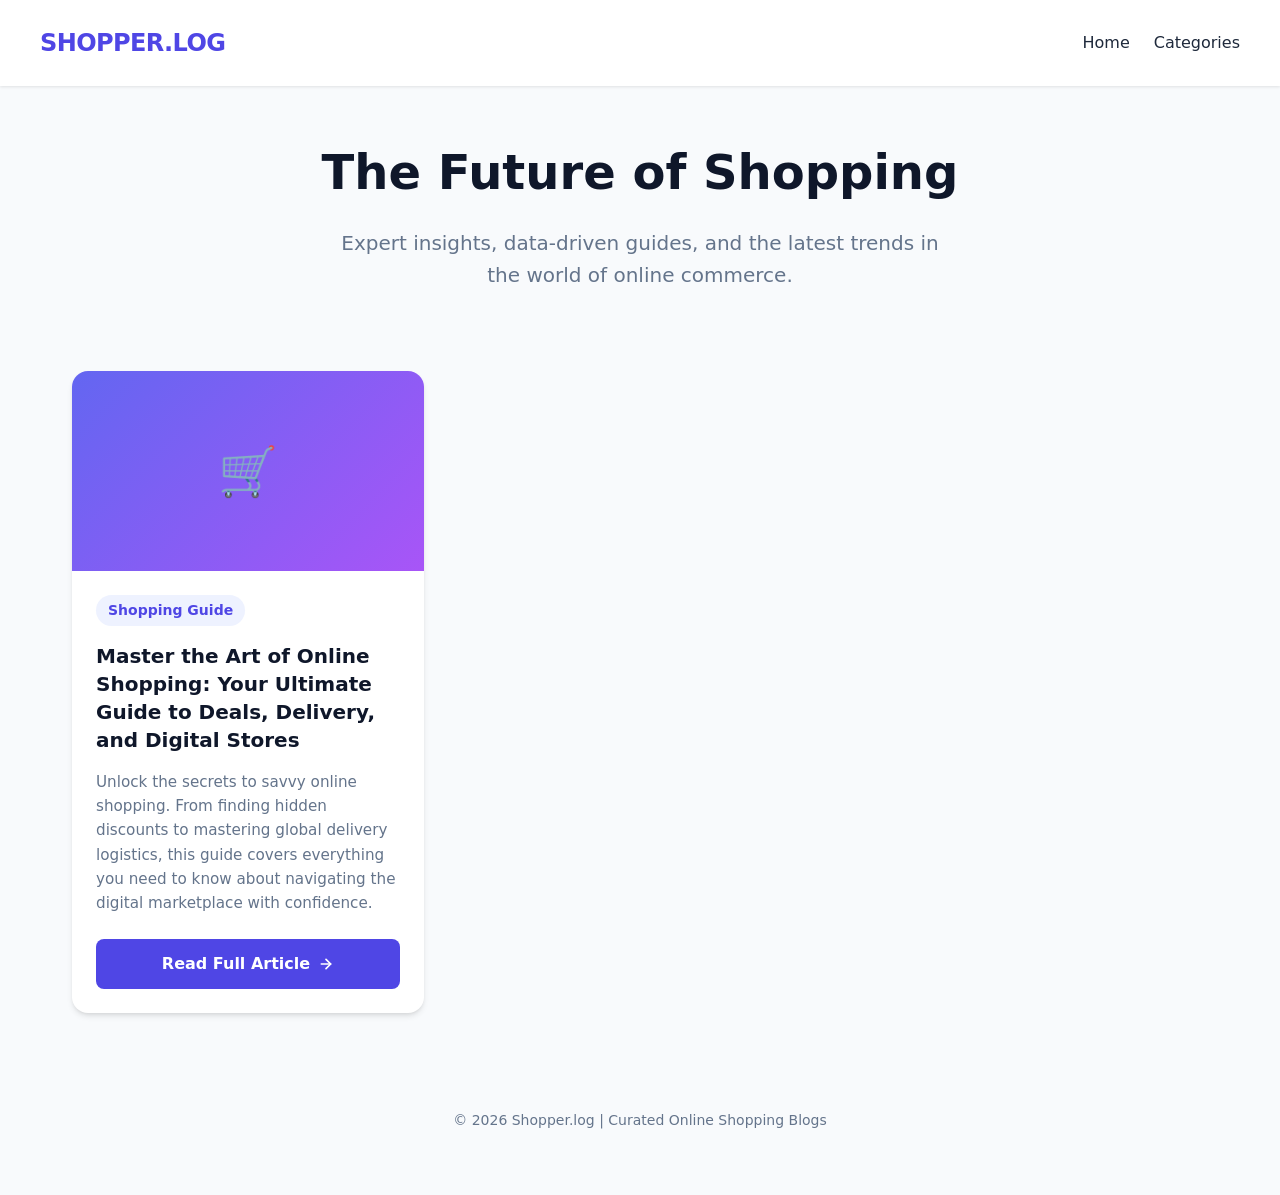
==== commit 47b48781: "Add blog.html" ====
--- a/blog.html
+++ b/blog.html
@@ -3,249 +3,286 @@
 <head>
     <meta charset="UTF-8">
     <meta name="viewport" content="width=device-width, initial-scale=1.0">
-    <title>Online Shopping Blog Dashboard | E-commerce Insights 2026</title>
-    <meta name="description" content="Stay ahead with the latest online shopping trends, guides, and tips for the digital marketplace in 2026. Explore our comprehensive blog dashboard for e-commerce insights.">
+    <title>Smart Shopper Hub | The Ultimate Online Shopping Blog</title>
+    <meta name="description" content="Discover expert tips, deal-hunting secrets, and digital store guides on the Smart Shopper Hub. Your ultimate resource for online shopping mastery.">
     <style>
         :root {
-            --primary: #2563eb;
-            --primary-dark: #1e40af;
-            --secondary: #64748b;
+            --primary: #4f46e5;
+            --primary-hover: #4338ca;
             --bg: #f8fafc;
             --card-bg: #ffffff;
-            --text-main: #0f172a;
-            --text-muted: #475569;
+            --text-main: #1e293b;
+            --text-muted: #64748b;
             --transition: all 0.3s cubic-bezier(0.4, 0, 0.2, 1);
-            --shadow-sm: 0 1px 3px 0 rgba(0, 0, 0, 0.1), 0 1px 2px 0 rgba(0, 0, 0, 0.06);
-            --shadow-lg: 0 20px 25px -5px rgba(0, 0, 0, 0.1), 0 10px 10px -5px rgba(0, 0, 0, 0.04);
+            --shadow: 0 4px 6px -1px rgb(0 0 0 / 0.1), 0 2px 4px -2px rgb(0 0 0 / 0.1);
+            --shadow-lg: 0 10px 15px -3px rgb(0 0 0 / 0.1), 0 4px 6px -4px rgb(0 0 0 / 0.1);
         }
 
         * {
             margin: 0;
             padding: 0;
             box-sizing: border-box;
+            font-family: 'Inter', system-ui, -apple-system, sans-serif;
         }
 
         body {
-            font-family: 'Inter', system-ui, -apple-system, BlinkMacSystemFont, 'Segoe UI', Roboto, Oxygen, Ubuntu, Cantarell, 'Open Sans', 'Helvetica Neue', sans-serif;
             background-color: var(--bg);
             color: var(--text-main);
             line-height: 1.6;
-            padding-bottom: 5rem;
-        }
-
+            padding-bottom: 4rem;
+        }
+
+        /* Header */
         header {
-            background-color: var(--card-bg);
-            border-bottom: 1px solid #e2e8f0;
-            padding: 3rem 1rem;
+            background: white;
+            padding: 1.5rem 2rem;
+            box-shadow: 0 1px 3px 0 rgb(0 0 0 / 0.1);
+            position: sticky;
+            top: 0;
+            z-index: 50;
+        }
+
+        .nav-container {
+            max-width: 1200px;
+            margin: 0 auto;
+            display: flex;
+            justify-content: space-between;
+            align-items: center;
+        }
+
+        .logo {
+            font-size: 1.5rem;
+            font-weight: 800;
+            color: var(--primary);
+            text-decoration: none;
+            letter-spacing: -0.025em;
+        }
+
+        /* Hero Section */
+        .hero {
+            max-width: 1200px;
+            margin: 3rem auto;
+            padding: 0 2rem;
             text-align: center;
-            margin-bottom: 4rem;
-            box-shadow: var(--shadow-sm);
-        }
-
-        header h1 {
-            font-size: 2.75rem;
+        }
+
+        .hero h1 {
+            font-size: 3rem;
             font-weight: 800;
-            color: var(--text-main);
-            letter-spacing: -0.04em;
-            margin-bottom: 0.5rem;
-        }
-
-        header p {
-            color: var(--secondary);
-            font-size: 1.15rem;
+            margin-bottom: 1rem;
+            color: #0f172a;
+        }
+
+        .hero p {
+            color: var(--text-muted);
+            font-size: 1.25rem;
             max-width: 600px;
             margin: 0 auto;
         }
 
-        .container {
-            max-width: 1280px;
+        /* Blog Grid */
+        .blog-grid {
+            max-width: 1200px;
             margin: 0 auto;
-            padding: 0 2rem;
-        }
-
-        .blog-grid {
+            padding: 2rem;
             display: grid;
-            grid-template-columns: repeat(auto-fill, minmax(360px, 1fr));
+            grid-template-columns: repeat(auto-fill, minmax(350px, 1fr));
             gap: 2.5rem;
         }
 
+        /* Blog Card */
         .blog-card {
-            background-color: var(--card-bg);
-            border-radius: 1.25rem;
+            background: var(--card-bg);
+            border-radius: 1rem;
             overflow: hidden;
-            border: 1px solid #f1f5f9;
+            box-shadow: var(--shadow);
             transition: var(--transition);
             display: flex;
             flex-direction: column;
             cursor: pointer;
-            position: relative;
         }
 
         .blog-card:hover {
-            transform: translateY(-10px);
+            transform: translateY(-8px);
             box-shadow: var(--shadow-lg);
-            border-color: #d1e9ff;
-        }
-
-        .card-image-placeholder {
+        }
+
+        .card-image {
             width: 100%;
-            height: 220px;
-            background: linear-gradient(135deg, #3b82f6 0%, #2563eb 100%);
+            height: 200px;
+            background: linear-gradient(135deg, #6366f1 0%, #a855f7 100%);
             display: flex;
             align-items: center;
             justify-content: center;
             color: white;
-            font-size: 4rem;
-            transition: var(--transition);
-        }
-
-        .blog-card:hover .card-image-placeholder {
-            background: linear-gradient(135deg, #2563eb 0%, #1e40af 100%);
+            font-size: 3rem;
         }
 
         .card-content {
-            padding: 2rem;
+            padding: 1.5rem;
+            flex-grow: 1;
             display: flex;
             flex-direction: column;
+        }
+
+        .category-tag {
+            display: inline-block;
+            padding: 0.25rem 0.75rem;
+            background: #eef2ff;
+            color: var(--primary);
+            font-size: 0.875rem;
+            font-weight: 600;
+            border-radius: 9999px;
+            margin-bottom: 1rem;
+            width: fit-content;
+        }
+
+        .blog-card h2 {
+            font-size: 1.25rem;
+            font-weight: 700;
+            margin-bottom: 1rem;
+            line-height: 1.4;
+            color: #0f172a;
+        }
+
+        .blog-card p {
+            color: var(--text-muted);
+            font-size: 0.95rem;
+            margin-bottom: 1.5rem;
             flex-grow: 1;
         }
 
-        .card-tag {
-            display: inline-block;
-            background-color: #eff6ff;
-            color: var(--primary);
-            font-size: 0.8rem;
-            font-weight: 700;
-            padding: 0.35rem 0.85rem;
-            border-radius: 2rem;
-            margin-bottom: 1.25rem;
-            width: fit-content;
-            text-transform: uppercase;
-            letter-spacing: 0.05em;
-        }
-
-        .card-title {
-            font-size: 1.5rem;
-            font-weight: 800;
-            line-height: 1.2;
-            margin-bottom: 1rem;
-            color: var(--text-main);
-            transition: color 0.2s ease;
-        }
-
-        .blog-card:hover .card-title {
-            color: var(--primary);
-        }
-
-        .card-description {
-            color: var(--text-muted);
-            font-size: 1rem;
-            margin-bottom: 2rem;
-            flex-grow: 1;
-        }
-
-        .card-btn {
-            display: inline-block;
+        .btn-read {
+            display: inline-flex;
+            align-items: center;
+            justify-content: center;
+            padding: 0.75rem 1.25rem;
             background-color: var(--primary);
             color: white;
             text-decoration: none;
-            padding: 0.85rem 1.75rem;
-            border-radius: 0.75rem;
+            border-radius: 0.5rem;
             font-weight: 600;
+            transition: var(--transition);
+            width: 100%;
             text-align: center;
+        }
+
+        .btn-read:hover {
+            background-color: var(--primary-hover);
+        }
+
+        .btn-read svg {
+            margin-left: 0.5rem;
             transition: var(--transition);
-            border: none;
-            font-size: 0.95rem;
-        }
-
-        .card-btn:hover {
-            background-color: var(--primary-dark);
-            box-shadow: 0 4px 12px rgba(37, 99, 235, 0.25);
-        }
-
-        @media (max-width: 768px) {
-            header {
-                padding: 2rem 1rem;
-            }
-            header h1 {
+        }
+
+        .btn-read:hover svg {
+            transform: translateX(4px);
+        }
+
+        /* Footer */
+        footer {
+            text-align: center;
+            margin-top: 4rem;
+            color: var(--text-muted);
+            font-size: 0.875rem;
+        }
+
+        /* Responsive */
+        @media (max-width: 640px) {
+            .hero h1 {
                 font-size: 2rem;
             }
             .blog-grid {
                 grid-template-columns: 1fr;
             }
-            .container {
-                padding: 0 1.5rem;
-            }
+        }
+
+        /* Interaction Elements */
+        .ripple {
+            position: relative;
+            overflow: hidden;
         }
     </style>
 </head>
 <body>
 
     <header>
-        <div class="container">
-            <h1>Shopping Intelligence Dashboard</h1>
-            <p>Curated insights and strategic guides for the modern digital consumer in 2026.</p>
-        </div>
+        <nav class="nav-container">
+            <a href="#" class="logo">SHOPPER.LOG</a>
+            <div style="display:flex; gap: 1.5rem;">
+                <a href="#" style="text-decoration:none; color: var(--text-main); font-weight:500;">Home</a>
+                <a href="#" style="text-decoration:none; color: var(--text-main); font-weight:500;">Categories</a>
+            </div>
+        </nav>
     </header>
 
-    <main class="container">
+    <main>
+        <section class="hero">
+            <h1>The Future of Shopping</h1>
+            <p>Expert insights, data-driven guides, and the latest trends in the world of online commerce.</p>
+        </section>
+
         <div class="blog-grid" id="blogGrid">
-            <!-- Blog Card: Mastering Online Shopping 2026 -->
-            <article class="blog-card" id="mainPost">
-                <div class="card-image-placeholder">🛒</div>
+            <!-- Blog Card 1 -->
+            <article class="blog-card ripple" onclick="handleClick(this)">
+                <div class="card-image">
+                    🛒
+                </div>
                 <div class="card-content">
-                    <span class="card-tag">Strategy Guide</span>
-                    <h2 class="card-title">The Ultimate Guide to Online Shopping in 2026: Mastering the Digital Marketplace</h2>
-                    <p class="card-description">
-                        Explore the future of e-commerce as we dive into 2026's most transformative online shopping trends. From AI-driven personalization to sustainable logistics, learn how to navigate and master the evolving digital marketplace for the best value and experience.
-                    </p>
-                    <a href="blogs/mastering-online-shopping-2026.html" class="card-btn">Start Reading</a>
+                    <span class="category-tag">Shopping Guide</span>
+                    <h2>Master the Art of Online Shopping: Your Ultimate Guide to Deals, Delivery, and Digital Stores</h2>
+                    <p>Unlock the secrets to savvy online shopping. From finding hidden discounts to mastering global delivery logistics, this guide covers everything you need to know about navigating the digital marketplace with confidence.</p>
+                    <a href="blogs/blog-1.html" class="btn-read" onclick="event.stopPropagation();">
+                        Read Full Article
+                        <svg width="16" height="16" viewBox="0 0 24 24" fill="none" stroke="currentColor" stroke-width="2.5" stroke-linecap="round" stroke-linejoin="round"><line x1="5" y1="12" x2="19" y2="12"></line><polyline points="12 5 19 12 12 19"></polyline></svg>
+                    </a>
                 </div>
             </article>
 
-            <!-- Empty state mockup for future blogs -->
-            <article class="blog-card" style="opacity: 0.6; border-style: dashed; border-width: 2px;">
-                <div class="card-image-placeholder" style="background: #e2e8f0; color: #94a3b8;">✨</div>
-                <div class="card-content">
-                    <span class="card-tag" style="background: #f1f5f9; color: #94a3b8;">Coming Soon</span>
-                    <h2 class="card-title" style="color: #94a3b8;">Next Gen E-commerce Insights</h2>
-                    <p class="card-description" style="color: #94a3b8;">
-                        We are currently researching the latest shifts in global supply chains and digital payment security. Stay tuned for our next deep dive.
-                    </p>
-                    <span class="card-btn" style="background-color: #cbd5e1; cursor: default;">Locked</span>
-                </div>
-            </article>
+            <!-- Placeholder for future blogs -->
+            <!-- Supports adding multiple blogs later easily by appending more <article> items -->
         </div>
     </main>
 
+    <footer>
+        &copy; 2026 Shopper.log | Curated Online Shopping Blogs
+    </footer>
+
     <script>
-        // Interactive effect for blog cards
-        const mainPost = document.getElementById('mainPost');
-        
-        mainPost.addEventListener('mousedown', function() {
-            this.style.transform = 'scale(0.97) translateY(-5px)';
-        });
-
-        mainPost.addEventListener('mouseup', function() {
-            this.style.transform = 'scale(1) translateY(-10px)';
-        });
-
-        mainPost.addEventListener('mouseleave', function() {
-            this.style.transform = 'translateY(0)';
-        });
-
-        // Subtle reveal animation for content on load
-        document.addEventListener('DOMContentLoaded', () => {
-            const cards = document.querySelectorAll('.blog-card');
-            cards.forEach((card, index) => {
-                card.style.opacity = '0';
-                card.style.transform = 'translateY(20px)';
+        // Smooth interaction logic
+        function handleClick(card) {
+            // Add a small bounce effect on click to simulate modern dashboard interaction
+            card.style.transform = "scale(0.98)";
+            setTimeout(() => {
+                card.style.transform = "scale(1.02)";
                 setTimeout(() => {
-                    card.style.transition = 'all 0.6s cubic-bezier(0.4, 0, 0.2, 1)';
-                    card.style.opacity = '1';
-                    card.style.transform = 'translateY(0)';
-                }, index * 150);
+                    card.style.transform = "";
+                }, 150);
+            }, 100);
+
+            console.log("Navigating to blog content...");
+        }
+
+        // Intersection Observer for scroll reveal effect
+        const observerOptions = {
+            threshold: 0.1
+        };
+
+        const observer = new IntersectionObserver((entries) => {
+            entries.forEach(entry => {
+                if (entry.isIntersecting) {
+                    entry.target.style.opacity = "1";
+                    entry.target.style.transform = "translateY(0)";
+                }
             });
+        }, observerOptions);
+
+        document.querySelectorAll('.blog-card').forEach(card => {
+            card.style.opacity = "0";
+            card.style.transform = "translateY(20px)";
+            card.style.transition = "all 0.6s cubic-bezier(0.22, 1, 0.36, 1)";
+            observer.observe(card);
         });
     </script>
 </body>
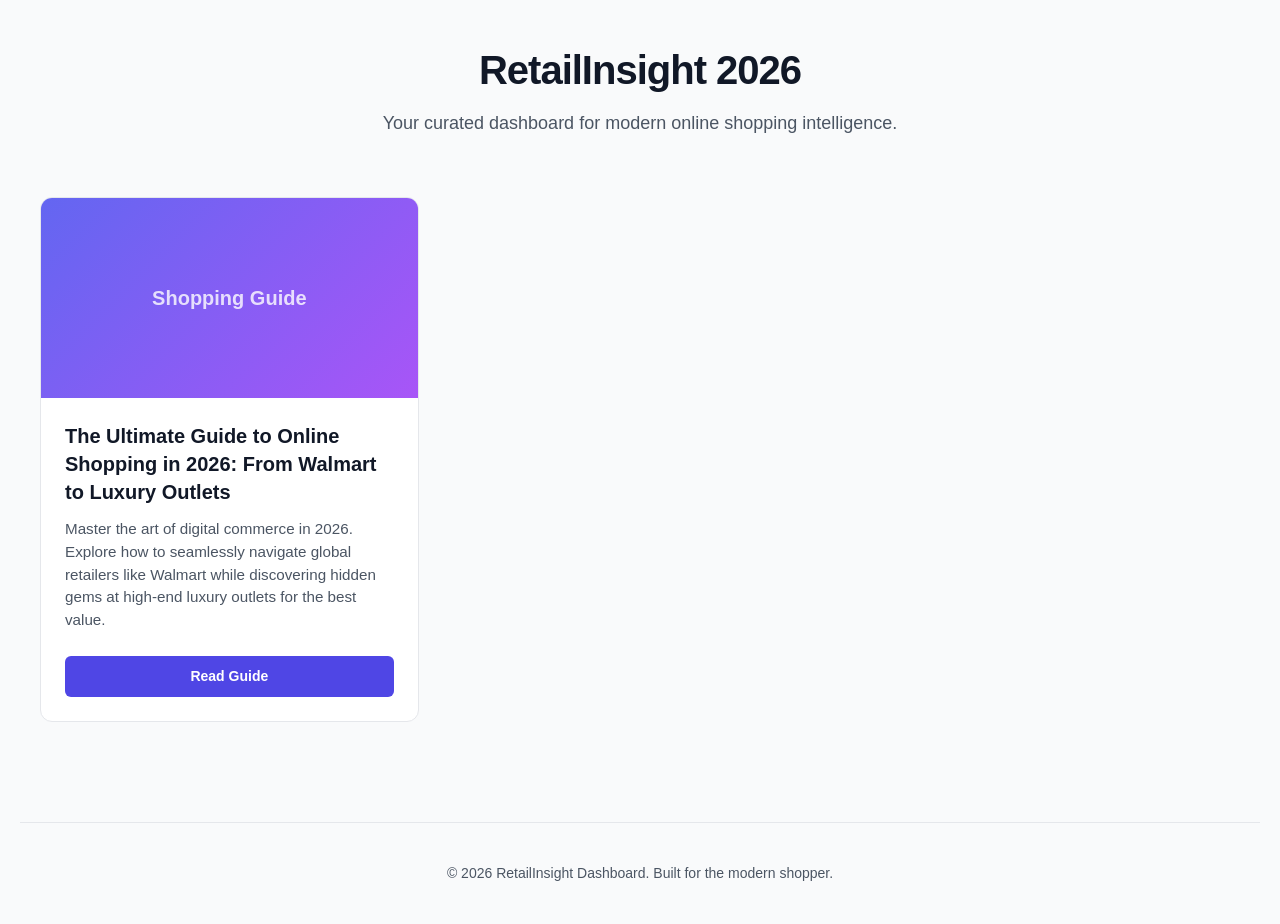
==== commit 32412bdb: "Add blog.html" ====
--- a/blog.html
+++ b/blog.html
@@ -3,103 +3,75 @@
 <head>
     <meta charset="UTF-8">
     <meta name="viewport" content="width=device-width, initial-scale=1.0">
-    <title>Smart Shopper Hub | The Ultimate Online Shopping Blog</title>
-    <meta name="description" content="Discover expert tips, deal-hunting secrets, and digital store guides on the Smart Shopper Hub. Your ultimate resource for online shopping mastery.">
+    <meta name="description" content="Discover the latest online shopping trends for 2026. From budget-friendly Walmart essentials to high-end luxury outlets, our blog dashboard keeps you informed on the best digital commerce strategies.">
+    <title>RetailInsight 2026 | Modern Online Shopping Blogs & Guides</title>
     <style>
         :root {
             --primary: #4f46e5;
             --primary-hover: #4338ca;
-            --bg: #f8fafc;
+            --bg: #f9fafb;
             --card-bg: #ffffff;
-            --text-main: #1e293b;
-            --text-muted: #64748b;
-            --transition: all 0.3s cubic-bezier(0.4, 0, 0.2, 1);
-            --shadow: 0 4px 6px -1px rgb(0 0 0 / 0.1), 0 2px 4px -2px rgb(0 0 0 / 0.1);
-            --shadow-lg: 0 10px 15px -3px rgb(0 0 0 / 0.1), 0 4px 6px -4px rgb(0 0 0 / 0.1);
+            --text-main: #111827;
+            --text-muted: #4b5563;
+            --border: #e5e7eb;
+            --shadow: 0 4px 6px -1px rgba(0, 0, 0, 0.1), 0 2px 4px -1px rgba(0, 0, 0, 0.06);
+            --shadow-lg: 0 10px 15px -3px rgba(0, 0, 0, 0.1), 0 4px 6px -2px rgba(0, 0, 0, 0.05);
         }
 
         * {
+            box-sizing: border-box;
             margin: 0;
             padding: 0;
-            box-sizing: border-box;
-            font-family: 'Inter', system-ui, -apple-system, sans-serif;
         }
 
         body {
+            font-family: -apple-system, BlinkMacSystemFont, "Segoe UI", Roboto, "Helvetica Neue", Arial, sans-serif;
             background-color: var(--bg);
             color: var(--text-main);
-            line-height: 1.6;
-            padding-bottom: 4rem;
-        }
-
-        /* Header */
+            line-height: 1.5;
+            padding: 0 20px;
+        }
+
         header {
-            background: white;
-            padding: 1.5rem 2rem;
-            box-shadow: 0 1px 3px 0 rgb(0 0 0 / 0.1);
-            position: sticky;
-            top: 0;
-            z-index: 50;
-        }
-
-        .nav-container {
             max-width: 1200px;
-            margin: 0 auto;
-            display: flex;
-            justify-content: space-between;
-            align-items: center;
-        }
-
-        .logo {
-            font-size: 1.5rem;
+            margin: 40px auto;
+            text-align: center;
+        }
+
+        header h1 {
+            font-size: 2.5rem;
             font-weight: 800;
-            color: var(--primary);
-            text-decoration: none;
+            color: var(--text-main);
             letter-spacing: -0.025em;
-        }
-
-        /* Hero Section */
-        .hero {
+            margin-bottom: 10px;
+        }
+
+        header p {
+            color: var(--text-muted);
+            font-size: 1.125rem;
+        }
+
+        .container {
             max-width: 1200px;
-            margin: 3rem auto;
-            padding: 0 2rem;
-            text-align: center;
-        }
-
-        .hero h1 {
-            font-size: 3rem;
-            font-weight: 800;
-            margin-bottom: 1rem;
-            color: #0f172a;
-        }
-
-        .hero p {
-            color: var(--text-muted);
-            font-size: 1.25rem;
-            max-width: 600px;
-            margin: 0 auto;
-        }
-
-        /* Blog Grid */
+            margin: 0 auto 80px;
+        }
+
         .blog-grid {
-            max-width: 1200px;
-            margin: 0 auto;
-            padding: 2rem;
             display: grid;
-            grid-template-columns: repeat(auto-fill, minmax(350px, 1fr));
-            gap: 2.5rem;
-        }
-
-        /* Blog Card */
+            grid-template-columns: repeat(auto-fill, minmax(320px, 1fr));
+            gap: 32px;
+            padding: 20px 0;
+        }
+
         .blog-card {
             background: var(--card-bg);
-            border-radius: 1rem;
+            border: 1px solid var(--border);
+            border-radius: 12px;
             overflow: hidden;
-            box-shadow: var(--shadow);
-            transition: var(--transition);
+            transition: transform 0.3s ease, box-shadow 0.3s ease;
+            cursor: pointer;
             display: flex;
             flex-direction: column;
-            cursor: pointer;
         }
 
         .blog-card:hover {
@@ -114,176 +86,124 @@
             display: flex;
             align-items: center;
             justify-content: center;
+            position: relative;
+        }
+
+        .card-image::after {
+            content: 'Shopping Guide';
             color: white;
-            font-size: 3rem;
+            font-weight: 700;
+            font-size: 1.25rem;
+            opacity: 0.8;
         }
 
         .card-content {
-            padding: 1.5rem;
+            padding: 24px;
             flex-grow: 1;
             display: flex;
             flex-direction: column;
         }
 
-        .category-tag {
-            display: inline-block;
-            padding: 0.25rem 0.75rem;
-            background: #eef2ff;
-            color: var(--primary);
-            font-size: 0.875rem;
-            font-weight: 600;
-            border-radius: 9999px;
-            margin-bottom: 1rem;
-            width: fit-content;
-        }
-
-        .blog-card h2 {
+        .card-content h2 {
             font-size: 1.25rem;
             font-weight: 700;
-            margin-bottom: 1rem;
+            margin-bottom: 12px;
             line-height: 1.4;
-            color: #0f172a;
-        }
-
-        .blog-card p {
+            color: var(--text-main);
+        }
+
+        .card-content p {
             color: var(--text-muted);
             font-size: 0.95rem;
-            margin-bottom: 1.5rem;
+            margin-bottom: 24px;
             flex-grow: 1;
         }
 
-        .btn-read {
-            display: inline-flex;
-            align-items: center;
-            justify-content: center;
-            padding: 0.75rem 1.25rem;
+        .btn-read-more {
+            display: inline-block;
             background-color: var(--primary);
             color: white;
             text-decoration: none;
-            border-radius: 0.5rem;
+            padding: 10px 20px;
+            border-radius: 6px;
             font-weight: 600;
-            transition: var(--transition);
-            width: 100%;
+            font-size: 0.875rem;
+            transition: background-color 0.2s ease;
             text-align: center;
         }
 
-        .btn-read:hover {
+        .btn-read-more:hover {
             background-color: var(--primary-hover);
         }
 
-        .btn-read svg {
-            margin-left: 0.5rem;
-            transition: var(--transition);
-        }
-
-        .btn-read:hover svg {
-            transform: translateX(4px);
-        }
-
-        /* Footer */
         footer {
             text-align: center;
-            margin-top: 4rem;
+            padding: 40px 0;
+            border-top: 1px solid var(--border);
             color: var(--text-muted);
             font-size: 0.875rem;
         }
 
-        /* Responsive */
+        /* Responsive Adjustments */
         @media (max-width: 640px) {
-            .hero h1 {
+            header h1 {
                 font-size: 2rem;
             }
             .blog-grid {
                 grid-template-columns: 1fr;
             }
         }
-
-        /* Interaction Elements */
-        .ripple {
-            position: relative;
-            overflow: hidden;
-        }
     </style>
 </head>
 <body>
 
     <header>
-        <nav class="nav-container">
-            <a href="#" class="logo">SHOPPER.LOG</a>
-            <div style="display:flex; gap: 1.5rem;">
-                <a href="#" style="text-decoration:none; color: var(--text-main); font-weight:500;">Home</a>
-                <a href="#" style="text-decoration:none; color: var(--text-main); font-weight:500;">Categories</a>
-            </div>
-        </nav>
+        <h1>RetailInsight 2026</h1>
+        <p>Your curated dashboard for modern online shopping intelligence.</p>
     </header>
 
-    <main>
-        <section class="hero">
-            <h1>The Future of Shopping</h1>
-            <p>Expert insights, data-driven guides, and the latest trends in the world of online commerce.</p>
-        </section>
-
-        <div class="blog-grid" id="blogGrid">
-            <!-- Blog Card 1 -->
-            <article class="blog-card ripple" onclick="handleClick(this)">
-                <div class="card-image">
-                    🛒
-                </div>
+    <div class="container">
+        <main class="blog-grid" id="blogGrid">
+            <!-- Template for Blog Card -->
+            <article class="blog-card" onclick="handleCardClick()">
+                <div class="card-image"></div>
                 <div class="card-content">
-                    <span class="category-tag">Shopping Guide</span>
-                    <h2>Master the Art of Online Shopping: Your Ultimate Guide to Deals, Delivery, and Digital Stores</h2>
-                    <p>Unlock the secrets to savvy online shopping. From finding hidden discounts to mastering global delivery logistics, this guide covers everything you need to know about navigating the digital marketplace with confidence.</p>
-                    <a href="blogs/blog-1.html" class="btn-read" onclick="event.stopPropagation();">
-                        Read Full Article
-                        <svg width="16" height="16" viewBox="0 0 24 24" fill="none" stroke="currentColor" stroke-width="2.5" stroke-linecap="round" stroke-linejoin="round"><line x1="5" y1="12" x2="19" y2="12"></line><polyline points="12 5 19 12 12 19"></polyline></svg>
-                    </a>
+                    <h2>The Ultimate Guide to Online Shopping in 2026: From Walmart to Luxury Outlets</h2>
+                    <p>
+                        Master the art of digital commerce in 2026. Explore how to seamlessly navigate global retailers like Walmart while discovering hidden gems at high-end luxury outlets for the best value.
+                    </p>
+                    <a href="blogs/ultimate-online-shopping-guide.html" class="btn-read-more" onclick="event.stopPropagation()">Read Guide</a>
                 </div>
             </article>
 
-            <!-- Placeholder for future blogs -->
-            <!-- Supports adding multiple blogs later easily by appending more <article> items -->
-        </div>
-    </main>
+            <!-- Empty state placeholders to demonstrate future expansion -->
+            <!-- Add multiple blogs later -->
+        </main>
+    </div>
 
     <footer>
-        &copy; 2026 Shopper.log | Curated Online Shopping Blogs
+        &copy; 2026 RetailInsight Dashboard. Built for the modern shopper.
     </footer>
 
     <script>
-        // Smooth interaction logic
-        function handleClick(card) {
-            // Add a small bounce effect on click to simulate modern dashboard interaction
-            card.style.transform = "scale(0.98)";
-            setTimeout(() => {
-                card.style.transform = "scale(1.02)";
-                setTimeout(() => {
-                    card.style.transform = "";
-                }, 150);
-            }, 100);
-
-            console.log("Navigating to blog content...");
-        }
-
-        // Intersection Observer for scroll reveal effect
-        const observerOptions = {
-            threshold: 0.1
-        };
-
-        const observer = new IntersectionObserver((entries) => {
-            entries.forEach(entry => {
-                if (entry.isIntersecting) {
-                    entry.target.style.opacity = "1";
-                    entry.target.style.transform = "translateY(0)";
-                }
+        // Interactive effect for blog cards
+        document.querySelectorAll('.blog-card').forEach(card => {
+            card.addEventListener('mousedown', function() {
+                this.style.transform = 'scale(0.98) translateY(-4px)';
             });
-        }, observerOptions);
-
-        document.querySelectorAll('.blog-card').forEach(card => {
-            card.style.opacity = "0";
-            card.style.transform = "translateY(20px)";
-            card.style.transition = "all 0.6s cubic-bezier(0.22, 1, 0.36, 1)";
-            observer.observe(card);
+            card.addEventListener('mouseup', function() {
+                this.style.transform = 'translateY(-8px)';
+            });
         });
+
+        function handleCardClick() {
+            console.log("Navigating to blog details...");
+            // Redirect logic could go here if needed: 
+            // window.location.href = 'blogs/ultimate-online-shopping-guide.html';
+        }
+
+        // Script to demonstrate extensibility: Adding a blog via JS (optional internal proof of concept)
+        console.log("Blog Dashboard Initialized. Ready for more content.");
     </script>
 </body>
 </html>
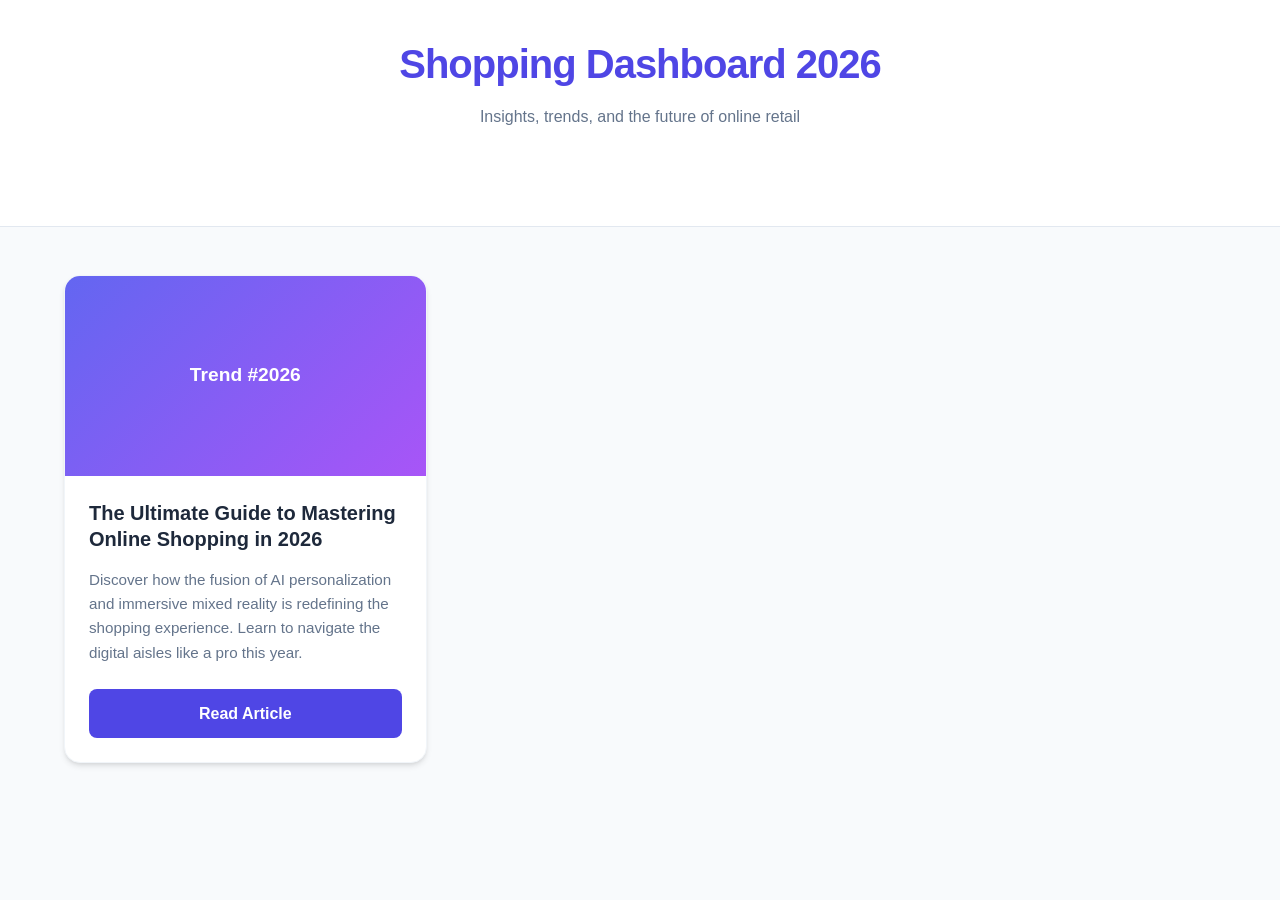
==== commit 95342bd7: "Add blog.html" ====
--- a/blog.html
+++ b/blog.html
@@ -3,73 +3,68 @@
 <head>
     <meta charset="UTF-8">
     <meta name="viewport" content="width=device-width, initial-scale=1.0">
-    <meta name="description" content="Discover the latest online shopping trends for 2026. From budget-friendly Walmart essentials to high-end luxury outlets, our blog dashboard keeps you informed on the best digital commerce strategies.">
-    <title>RetailInsight 2026 | Modern Online Shopping Blogs & Guides</title>
+    <title>Mastering Online Shopping 2026 | Insights & Trends</title>
+    <meta name="description" content="Explore the ultimate guide to online shopping in 2026. Stay ahead with tips on AI-driven retail, smart budgeting, and the best deals in the digital marketplace.">
     <style>
         :root {
             --primary: #4f46e5;
             --primary-hover: #4338ca;
-            --bg: #f9fafb;
+            --bg: #f8fafc;
             --card-bg: #ffffff;
-            --text-main: #111827;
-            --text-muted: #4b5563;
-            --border: #e5e7eb;
-            --shadow: 0 4px 6px -1px rgba(0, 0, 0, 0.1), 0 2px 4px -1px rgba(0, 0, 0, 0.06);
-            --shadow-lg: 0 10px 15px -3px rgba(0, 0, 0, 0.1), 0 4px 6px -2px rgba(0, 0, 0, 0.05);
+            --text-main: #1e293b;
+            --text-muted: #64748b;
+            --shadow: 0 4px 6px -1px rgb(0 0 0 / 0.1), 0 2px 4px -2px rgb(0 0 0 / 0.1);
+            --shadow-lg: 0 10px 15px -3px rgb(0 0 0 / 0.1), 0 4px 6px -4px rgb(0 0 0 / 0.1);
+            --transition: all 0.3s cubic-bezier(0.4, 0, 0.2, 1);
         }
 
         * {
-            box-sizing: border-box;
             margin: 0;
             padding: 0;
+            box-sizing: border-box;
         }
 
         body {
-            font-family: -apple-system, BlinkMacSystemFont, "Segoe UI", Roboto, "Helvetica Neue", Arial, sans-serif;
+            font-family: 'Inter', -apple-system, BlinkMacSystemFont, "Segoe UI", Roboto, sans-serif;
             background-color: var(--bg);
             color: var(--text-main);
-            line-height: 1.5;
-            padding: 0 20px;
+            line-height: 1.6;
         }
 
         header {
-            max-width: 1200px;
-            margin: 40px auto;
+            background: white;
+            padding: 2rem 1rem;
             text-align: center;
+            border-bottom: 1px solid #e2e8f0;
+            margin-bottom: 3rem;
         }
 
         header h1 {
             font-size: 2.5rem;
             font-weight: 800;
-            color: var(--text-main);
             letter-spacing: -0.025em;
-            margin-bottom: 10px;
-        }
-
-        header p {
-            color: var(--text-muted);
-            font-size: 1.125rem;
+            color: var(--primary);
         }
 
         .container {
             max-width: 1200px;
-            margin: 0 auto 80px;
+            margin: 0 auto;
+            padding: 0 1.5rem 4rem;
         }
 
         .blog-grid {
             display: grid;
-            grid-template-columns: repeat(auto-fill, minmax(320px, 1fr));
-            gap: 32px;
-            padding: 20px 0;
+            grid-template-columns: repeat(auto-fill, minmax(350px, 1fr));
+            gap: 2rem;
         }
 
         .blog-card {
             background: var(--card-bg);
-            border: 1px solid var(--border);
-            border-radius: 12px;
+            border-radius: 1rem;
             overflow: hidden;
-            transition: transform 0.3s ease, box-shadow 0.3s ease;
-            cursor: pointer;
+            box-shadow: var(--shadow);
+            transition: var(--transition);
+            border: 1px solid #f1f5f9;
             display: flex;
             flex-direction: column;
         }
@@ -77,28 +72,22 @@
         .blog-card:hover {
             transform: translateY(-8px);
             box-shadow: var(--shadow-lg);
+            border-color: var(--primary);
         }
 
         .card-image {
-            width: 100%;
             height: 200px;
             background: linear-gradient(135deg, #6366f1 0%, #a855f7 100%);
             display: flex;
             align-items: center;
             justify-content: center;
-            position: relative;
-        }
-
-        .card-image::after {
-            content: 'Shopping Guide';
             color: white;
-            font-weight: 700;
-            font-size: 1.25rem;
-            opacity: 0.8;
+            font-weight: bold;
+            font-size: 1.2rem;
         }
 
         .card-content {
-            padding: 24px;
+            padding: 1.5rem;
             flex-grow: 1;
             display: flex;
             flex-direction: column;
@@ -106,51 +95,40 @@
 
         .card-content h2 {
             font-size: 1.25rem;
+            margin-bottom: 1rem;
             font-weight: 700;
-            margin-bottom: 12px;
-            line-height: 1.4;
-            color: var(--text-main);
+            line-height: 1.3;
         }
 
         .card-content p {
             color: var(--text-muted);
             font-size: 0.95rem;
-            margin-bottom: 24px;
+            margin-bottom: 1.5rem;
             flex-grow: 1;
         }
 
-        .btn-read-more {
+        .btn {
             display: inline-block;
-            background-color: var(--primary);
+            background: var(--primary);
             color: white;
+            padding: 0.75rem 1.5rem;
+            border-radius: 0.5rem;
             text-decoration: none;
-            padding: 10px 20px;
-            border-radius: 6px;
             font-weight: 600;
-            font-size: 0.875rem;
-            transition: background-color 0.2s ease;
             text-align: center;
+            transition: var(--transition);
         }
 
-        .btn-read-more:hover {
-            background-color: var(--primary-hover);
+        .btn:hover {
+            background: var(--primary-hover);
         }
 
-        footer {
-            text-align: center;
-            padding: 40px 0;
-            border-top: 1px solid var(--border);
-            color: var(--text-muted);
-            font-size: 0.875rem;
-        }
-
-        /* Responsive Adjustments */
         @media (max-width: 640px) {
+            .blog-grid {
+                grid-template-columns: 1fr;
+            }
             header h1 {
                 font-size: 2rem;
-            }
-            .blog-grid {
-                grid-template-columns: 1fr;
             }
         }
     </style>
@@ -158,52 +136,53 @@
 <body>
 
     <header>
-        <h1>RetailInsight 2026</h1>
-        <p>Your curated dashboard for modern online shopping intelligence.</p>
+        <div class="container">
+            <h1>Shopping Dashboard 2026</h1>
+            <p style="color: var(--text-muted); margin-top: 0.5rem;">Insights, trends, and the future of online retail</p>
+        </div>
     </header>
 
-    <div class="container">
-        <main class="blog-grid" id="blogGrid">
-            <!-- Template for Blog Card -->
-            <article class="blog-card" onclick="handleCardClick()">
-                <div class="card-image"></div>
+    <main class="container">
+        <div class="blog-grid" id="blogGrid">
+            <!-- Blog Card 1 -->
+            <article class="blog-card">
+                <div class="card-image">Trend #2026</div>
                 <div class="card-content">
-                    <h2>The Ultimate Guide to Online Shopping in 2026: From Walmart to Luxury Outlets</h2>
-                    <p>
-                        Master the art of digital commerce in 2026. Explore how to seamlessly navigate global retailers like Walmart while discovering hidden gems at high-end luxury outlets for the best value.
-                    </p>
-                    <a href="blogs/ultimate-online-shopping-guide.html" class="btn-read-more" onclick="event.stopPropagation()">Read Guide</a>
+                    <h2>The Ultimate Guide to Mastering Online Shopping in 2026</h2>
+                    <p>Discover how the fusion of AI personalization and immersive mixed reality is redefining the shopping experience. Learn to navigate the digital aisles like a pro this year.</p>
+                    <a href="blogs/blog-1.html" class="btn" onclick="trackClick(event, 'The Ultimate Guide')">Read Article</a>
                 </div>
             </article>
-
-            <!-- Empty state placeholders to demonstrate future expansion -->
-            <!-- Add multiple blogs later -->
-        </main>
-    </div>
-
-    <footer>
-        &copy; 2026 RetailInsight Dashboard. Built for the modern shopper.
-    </footer>
+        </div>
+    </main>
 
     <script>
         // Interactive effect for blog cards
-        document.querySelectorAll('.blog-card').forEach(card => {
-            card.addEventListener('mousedown', function() {
-                this.style.transform = 'scale(0.98) translateY(-4px)';
-            });
-            card.addEventListener('mouseup', function() {
-                this.style.transform = 'translateY(-8px)';
+        document.addEventListener('DOMContentLoaded', () => {
+            const cards = document.querySelectorAll('.blog-card');
+            
+            cards.forEach(card => {
+                card.addEventListener('mouseenter', () => {
+                    console.log('Hovering over card: ' + card.querySelector('h2').innerText);
+                });
+
+                card.addEventListener('click', (e) => {
+                    if(e.target.tagName !== 'A') {
+                        const link = card.querySelector('a').getAttribute('href');
+                        console.log('Card body clicked, navigating to:', link);
+                        // In a real app, window.location.href = link;
+                    }
+                });
             });
         });
 
-        function handleCardClick() {
-            console.log("Navigating to blog details...");
-            // Redirect logic could go here if needed: 
-            // window.location.href = 'blogs/ultimate-online-shopping-guide.html';
+        function trackClick(e, title) {
+            // Small interaction effect: log the action or pulse button
+            console.log('Navigating to blog: ' + title);
+            const btn = e.target;
+            btn.style.transform = 'scale(0.95)';
+            setTimeout(() => btn.style.transform = 'scale(1)', 100);
         }
-
-        // Script to demonstrate extensibility: Adding a blog via JS (optional internal proof of concept)
-        console.log("Blog Dashboard Initialized. Ready for more content.");
     </script>
 </body>
 </html>
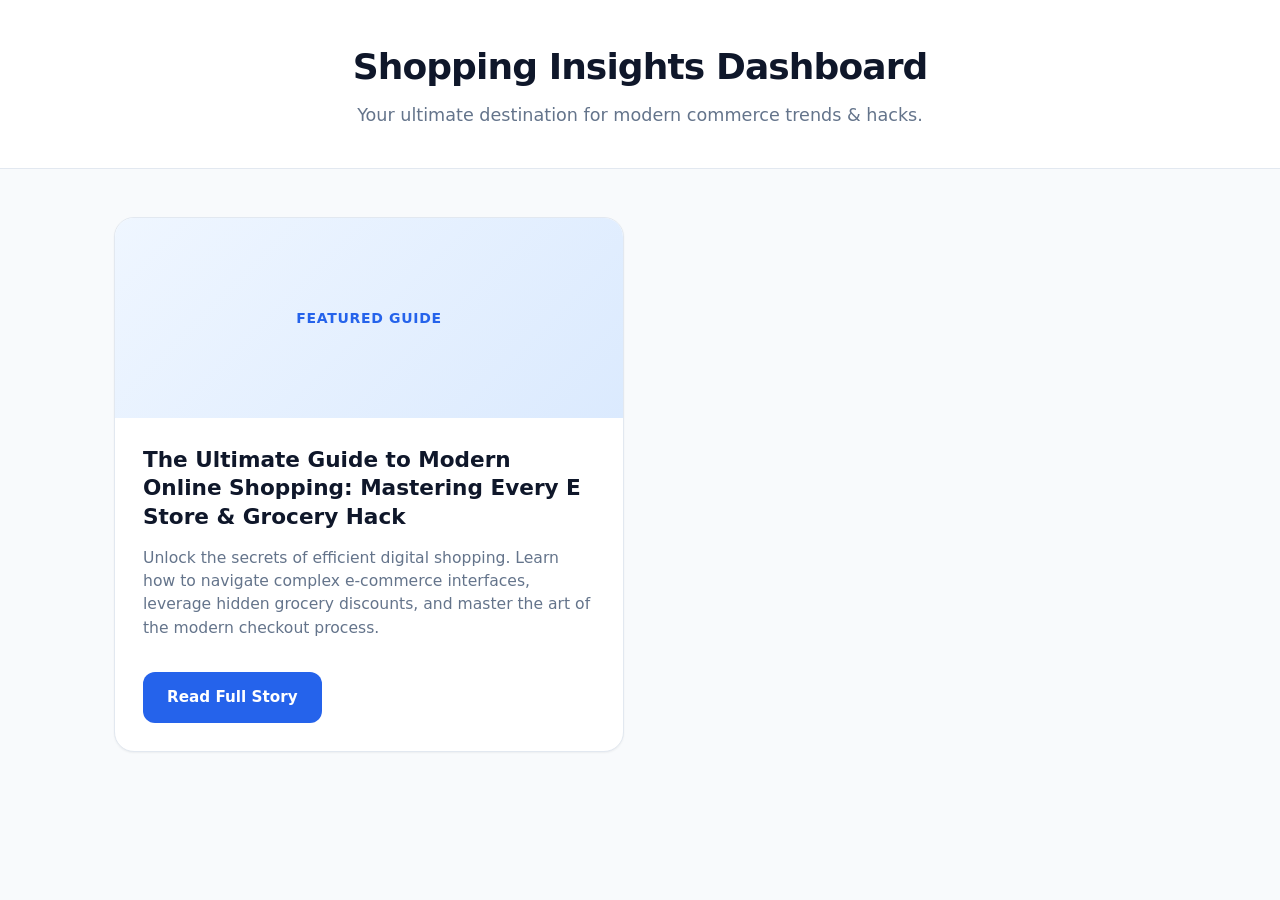
==== commit 3d9cd145: "Add blog.html" ====
--- a/blog.html
+++ b/blog.html
@@ -3,18 +3,20 @@
 <head>
     <meta charset="UTF-8">
     <meta name="viewport" content="width=device-width, initial-scale=1.0">
-    <title>Mastering Online Shopping 2026 | Insights & Trends</title>
-    <meta name="description" content="Explore the ultimate guide to online shopping in 2026. Stay ahead with tips on AI-driven retail, smart budgeting, and the best deals in the digital marketplace.">
+    <title>Modern Shopping Insights | E-Commerce Blog Dashboard</title>
+    <meta name="description" content="Discover expert guides and hacks for online shopping, grocery savings, and mastering the digital marketplace in our modern blog dashboard.">
     <style>
         :root {
-            --primary: #4f46e5;
-            --primary-hover: #4338ca;
+            --primary: #2563eb;
+            --primary-hover: #1d4ed8;
             --bg: #f8fafc;
             --card-bg: #ffffff;
             --text-main: #1e293b;
             --text-muted: #64748b;
+            --border: #e2e8f0;
+            --shadow-sm: 0 1px 2px 0 rgb(0 0 0 / 0.05);
             --shadow: 0 4px 6px -1px rgb(0 0 0 / 0.1), 0 2px 4px -2px rgb(0 0 0 / 0.1);
-            --shadow-lg: 0 10px 15px -3px rgb(0 0 0 / 0.1), 0 4px 6px -4px rgb(0 0 0 / 0.1);
+            --shadow-lg: 0 20px 25px -5px rgb(0 0 0 / 0.1), 0 8px 10px -6px rgb(0 0 0 / 0.1);
             --transition: all 0.3s cubic-bezier(0.4, 0, 0.2, 1);
         }
 
@@ -25,48 +27,57 @@
         }
 
         body {
-            font-family: 'Inter', -apple-system, BlinkMacSystemFont, "Segoe UI", Roboto, sans-serif;
+            font-family: 'Inter', system-ui, -apple-system, sans-serif;
             background-color: var(--bg);
             color: var(--text-main);
-            line-height: 1.6;
+            line-height: 1.5;
+            -webkit-font-smoothing: antialiased;
         }
 
         header {
-            background: white;
-            padding: 2rem 1rem;
+            background-color: var(--card-bg);
+            border-bottom: 1px solid var(--border);
+            padding: 2.5rem 1rem;
             text-align: center;
-            border-bottom: 1px solid #e2e8f0;
             margin-bottom: 3rem;
         }
 
         header h1 {
-            font-size: 2.5rem;
+            font-size: 2.25rem;
             font-weight: 800;
+            color: #0f172a;
             letter-spacing: -0.025em;
-            color: var(--primary);
+        }
+
+        header p {
+            color: var(--text-muted);
+            margin-top: 0.5rem;
+            font-size: 1.1rem;
         }
 
         .container {
-            max-width: 1200px;
+            max-width: 1100px;
             margin: 0 auto;
-            padding: 0 1.5rem 4rem;
+            padding: 0 1.5rem 5rem;
         }
 
         .blog-grid {
             display: grid;
-            grid-template-columns: repeat(auto-fill, minmax(350px, 1fr));
+            grid-template-columns: repeat(auto-fill, minmax(340px, 1fr));
             gap: 2rem;
         }
 
         .blog-card {
             background: var(--card-bg);
-            border-radius: 1rem;
+            border-radius: 1.25rem;
             overflow: hidden;
-            box-shadow: var(--shadow);
+            border: 1px solid var(--border);
+            box-shadow: var(--shadow-sm);
             transition: var(--transition);
-            border: 1px solid #f1f5f9;
             display: flex;
             flex-direction: column;
+            cursor: pointer;
+            position: relative;
         }
 
         .blog-card:hover {
@@ -75,52 +86,60 @@
             border-color: var(--primary);
         }
 
-        .card-image {
+        .blog-card-image {
+            width: 100%;
             height: 200px;
-            background: linear-gradient(135deg, #6366f1 0%, #a855f7 100%);
+            background: linear-gradient(135deg, #eff6ff 0%, #dbeafe 100%);
             display: flex;
             align-items: center;
             justify-content: center;
-            color: white;
-            font-weight: bold;
-            font-size: 1.2rem;
-        }
-
-        .card-content {
-            padding: 1.5rem;
-            flex-grow: 1;
+            color: var(--primary);
+            font-weight: 700;
+            font-size: 0.875rem;
+            text-transform: uppercase;
+            letter-spacing: 0.05em;
+        }
+
+        .blog-card-body {
+            padding: 1.75rem;
             display: flex;
             flex-direction: column;
-        }
-
-        .card-content h2 {
-            font-size: 1.25rem;
+            flex-grow: 1;
+        }
+
+        .blog-card h2 {
+            font-size: 1.35rem;
+            font-weight: 700;
+            color: #0f172a;
             margin-bottom: 1rem;
-            font-weight: 700;
             line-height: 1.3;
         }
 
-        .card-content p {
+        .blog-card p {
             color: var(--text-muted);
-            font-size: 0.95rem;
-            margin-bottom: 1.5rem;
+            font-size: 0.975rem;
+            margin-bottom: 2rem;
             flex-grow: 1;
         }
 
         .btn {
-            display: inline-block;
-            background: var(--primary);
+            display: inline-flex;
+            align-items: center;
+            justify-content: center;
+            background-color: var(--primary);
             color: white;
-            padding: 0.75rem 1.5rem;
-            border-radius: 0.5rem;
+            padding: 0.875rem 1.5rem;
+            border-radius: 0.75rem;
             text-decoration: none;
             font-weight: 600;
-            text-align: center;
+            font-size: 0.95rem;
             transition: var(--transition);
+            width: fit-content;
         }
 
         .btn:hover {
-            background: var(--primary-hover);
+            background-color: var(--primary-hover);
+            box-shadow: 0 4px 12px rgba(37, 99, 235, 0.2);
         }
 
         @media (max-width: 640px) {
@@ -128,7 +147,7 @@
                 grid-template-columns: 1fr;
             }
             header h1 {
-                font-size: 2rem;
+                font-size: 1.75rem;
             }
         }
     </style>
@@ -136,53 +155,51 @@
 <body>
 
     <header>
-        <div class="container">
-            <h1>Shopping Dashboard 2026</h1>
-            <p style="color: var(--text-muted); margin-top: 0.5rem;">Insights, trends, and the future of online retail</p>
-        </div>
+        <h1>Shopping Insights Dashboard</h1>
+        <p>Your ultimate destination for modern commerce trends & hacks.</p>
     </header>
 
     <main class="container">
         <div class="blog-grid" id="blogGrid">
-            <!-- Blog Card 1 -->
+            <!-- Featured Blog Card -->
             <article class="blog-card">
-                <div class="card-image">Trend #2026</div>
-                <div class="card-content">
-                    <h2>The Ultimate Guide to Mastering Online Shopping in 2026</h2>
-                    <p>Discover how the fusion of AI personalization and immersive mixed reality is redefining the shopping experience. Learn to navigate the digital aisles like a pro this year.</p>
-                    <a href="blogs/blog-1.html" class="btn" onclick="trackClick(event, 'The Ultimate Guide')">Read Article</a>
+                <div class="blog-card-image">Featured Guide</div>
+                <div class="blog-card-body">
+                    <h2>The Ultimate Guide to Modern Online Shopping: Mastering Every E Store & Grocery Hack</h2>
+                    <p>Unlock the secrets of efficient digital shopping. Learn how to navigate complex e-commerce interfaces, leverage hidden grocery discounts, and master the art of the modern checkout process.</p>
+                    <a href="blogs/modern-online-shopping-guide.html" class="btn">Read Full Story</a>
                 </div>
             </article>
         </div>
     </main>
 
     <script>
-        // Interactive effect for blog cards
         document.addEventListener('DOMContentLoaded', () => {
             const cards = document.querySelectorAll('.blog-card');
             
             cards.forEach(card => {
-                card.addEventListener('mouseenter', () => {
-                    console.log('Hovering over card: ' + card.querySelector('h2').innerText);
-                });
-
+                // Click card to navigate
                 card.addEventListener('click', (e) => {
-                    if(e.target.tagName !== 'A') {
-                        const link = card.querySelector('a').getAttribute('href');
-                        console.log('Card body clicked, navigating to:', link);
-                        // In a real app, window.location.href = link;
+                    if (e.target.tagName !== 'A') {
+                        const link = card.querySelector('a').href;
+                        window.location.href = link;
                     }
+                });
+
+                // Interaction: Scale effect on click
+                card.addEventListener('mousedown', () => {
+                    card.style.transform = 'scale(0.97) translateY(-8px)';
+                });
+
+                card.addEventListener('mouseup', () => {
+                    card.style.transform = 'translateY(-8px)';
+                });
+
+                card.addEventListener('mouseleave', () => {
+                    card.style.transform = '';
                 });
             });
         });
-
-        function trackClick(e, title) {
-            // Small interaction effect: log the action or pulse button
-            console.log('Navigating to blog: ' + title);
-            const btn = e.target;
-            btn.style.transform = 'scale(0.95)';
-            setTimeout(() => btn.style.transform = 'scale(1)', 100);
-        }
     </script>
 </body>
 </html>
